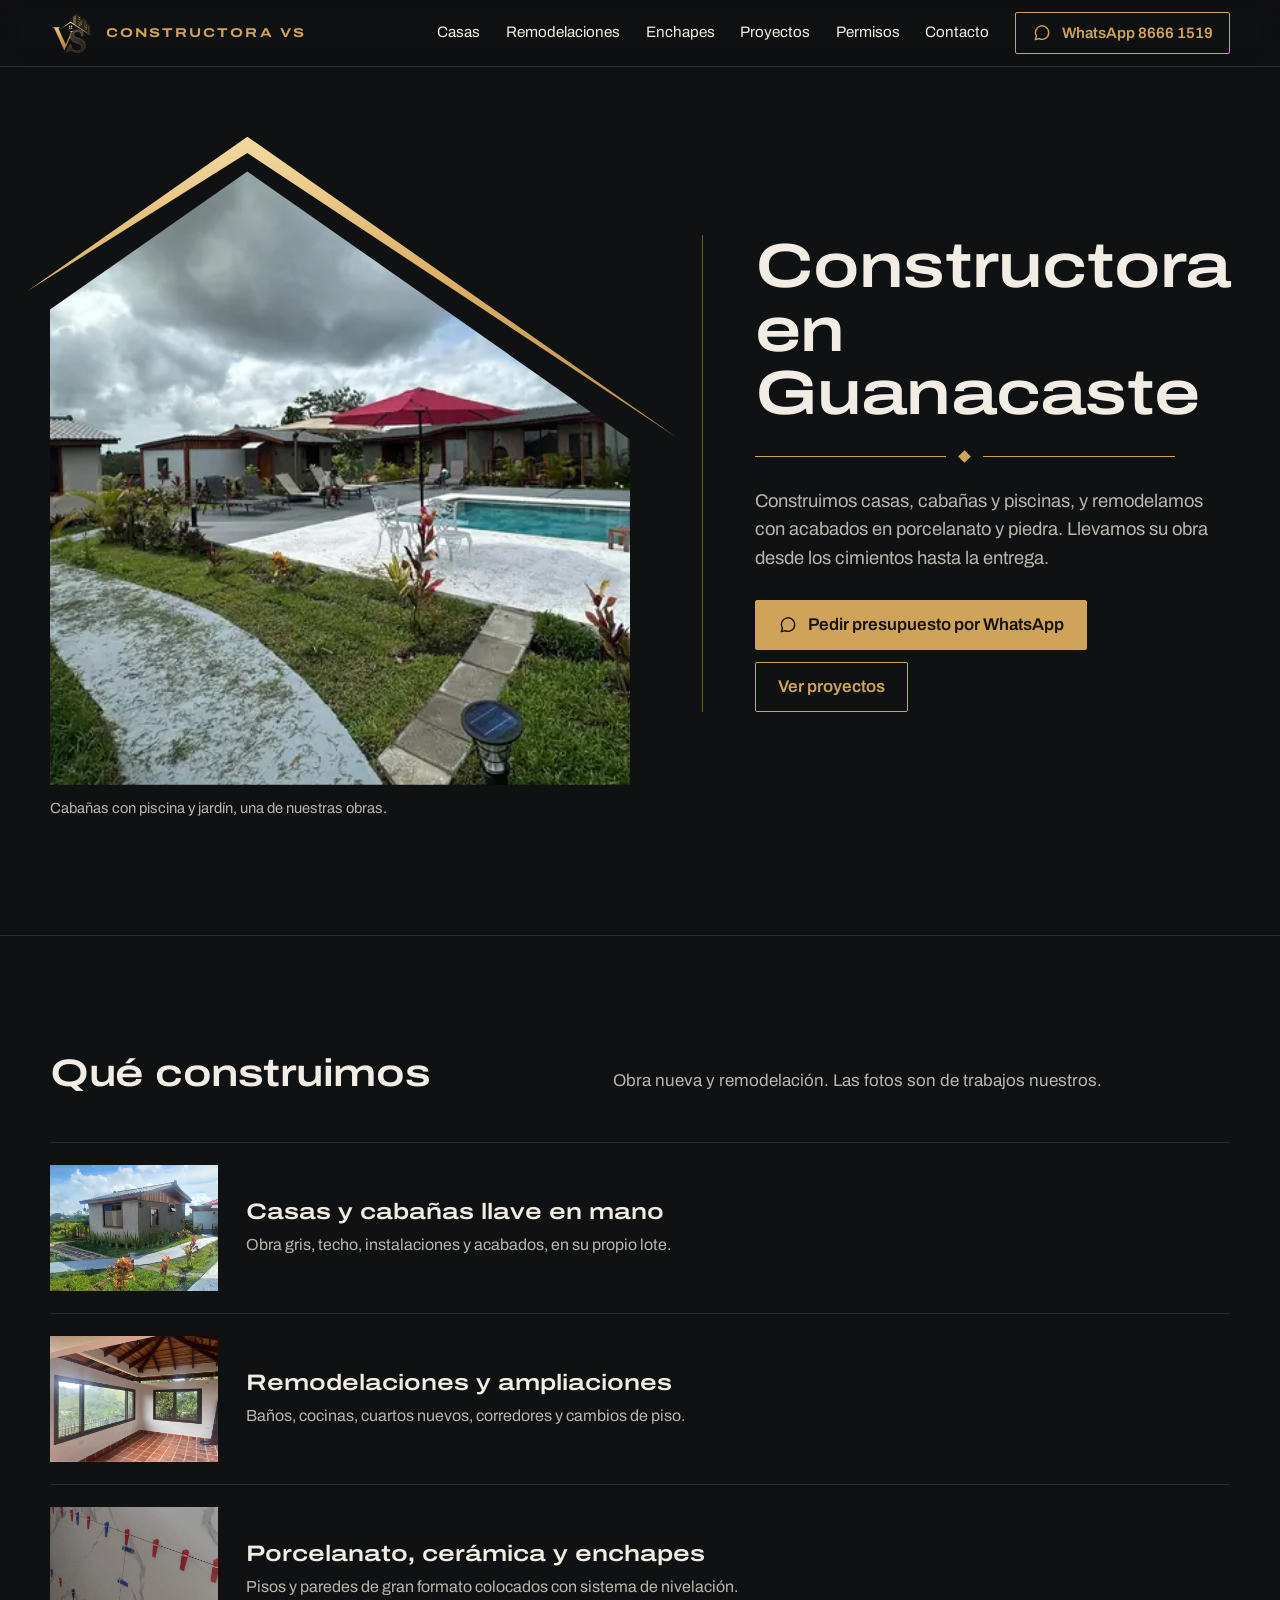
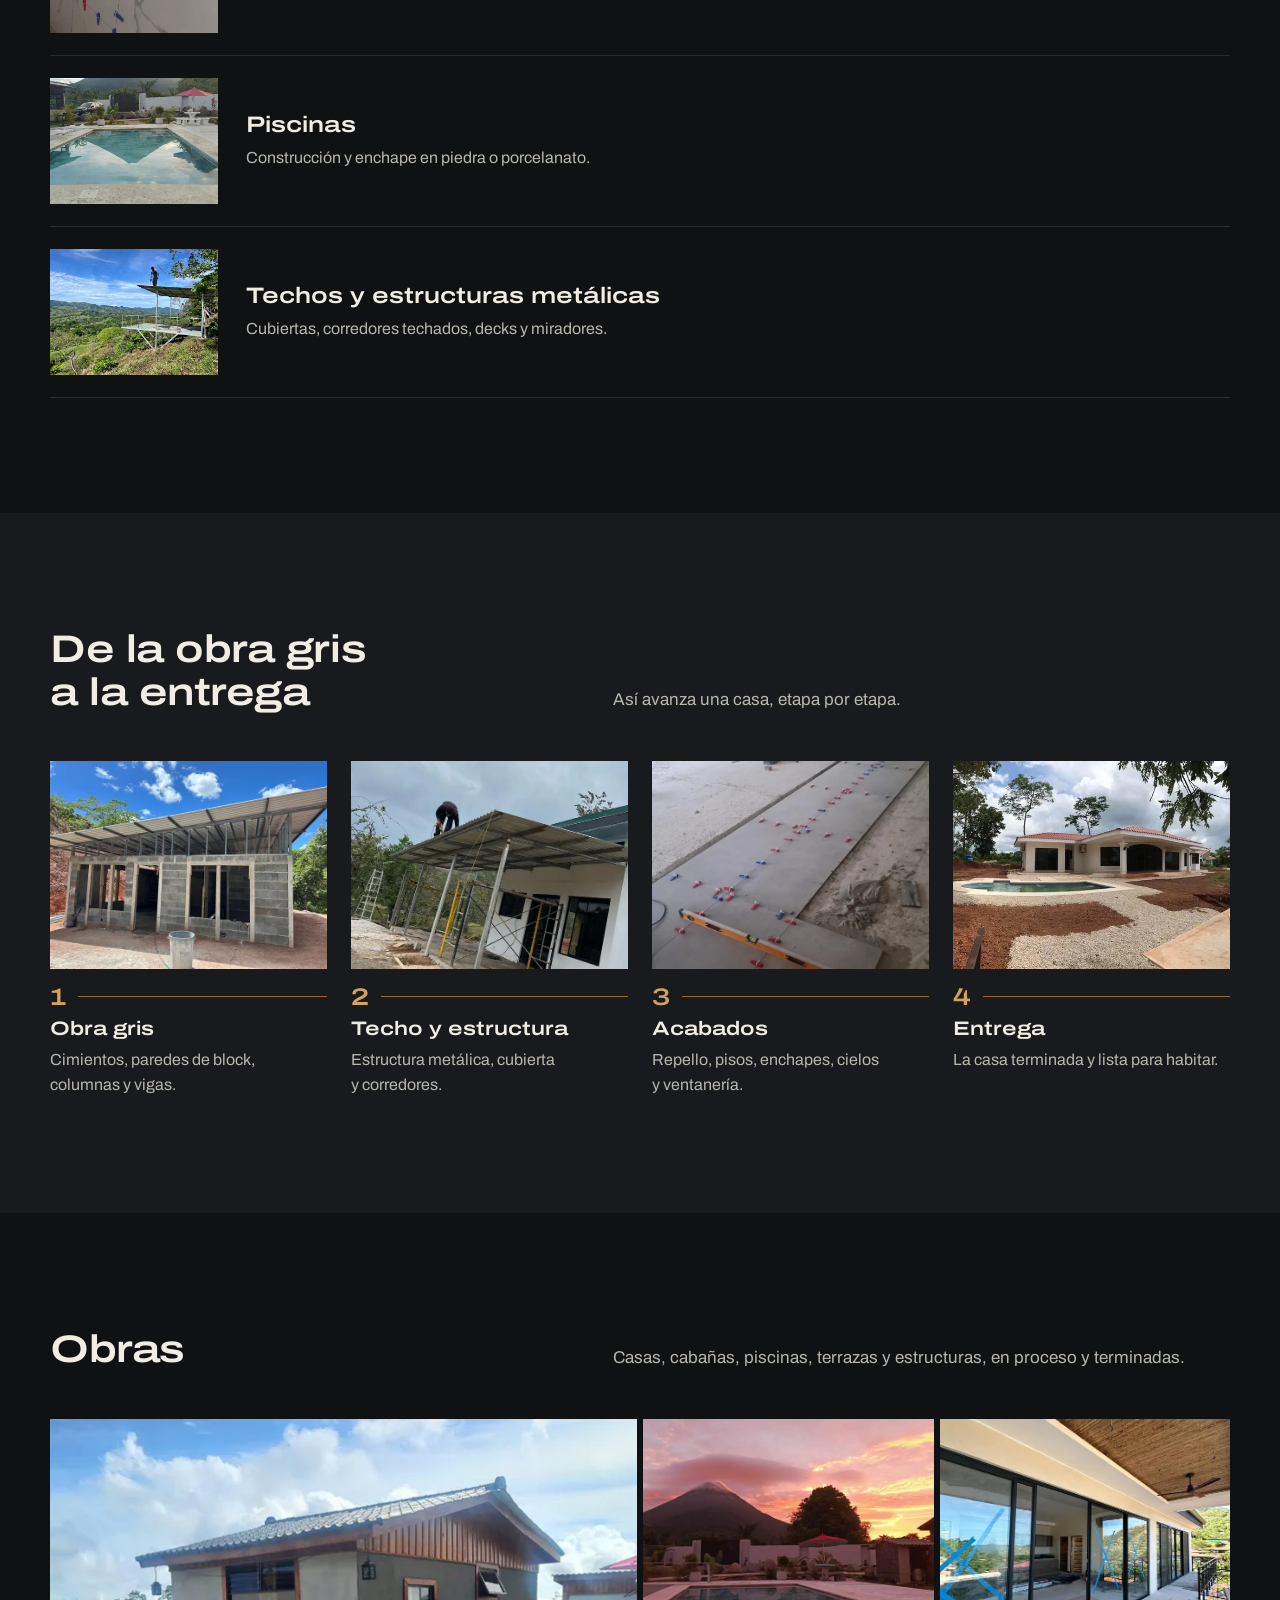
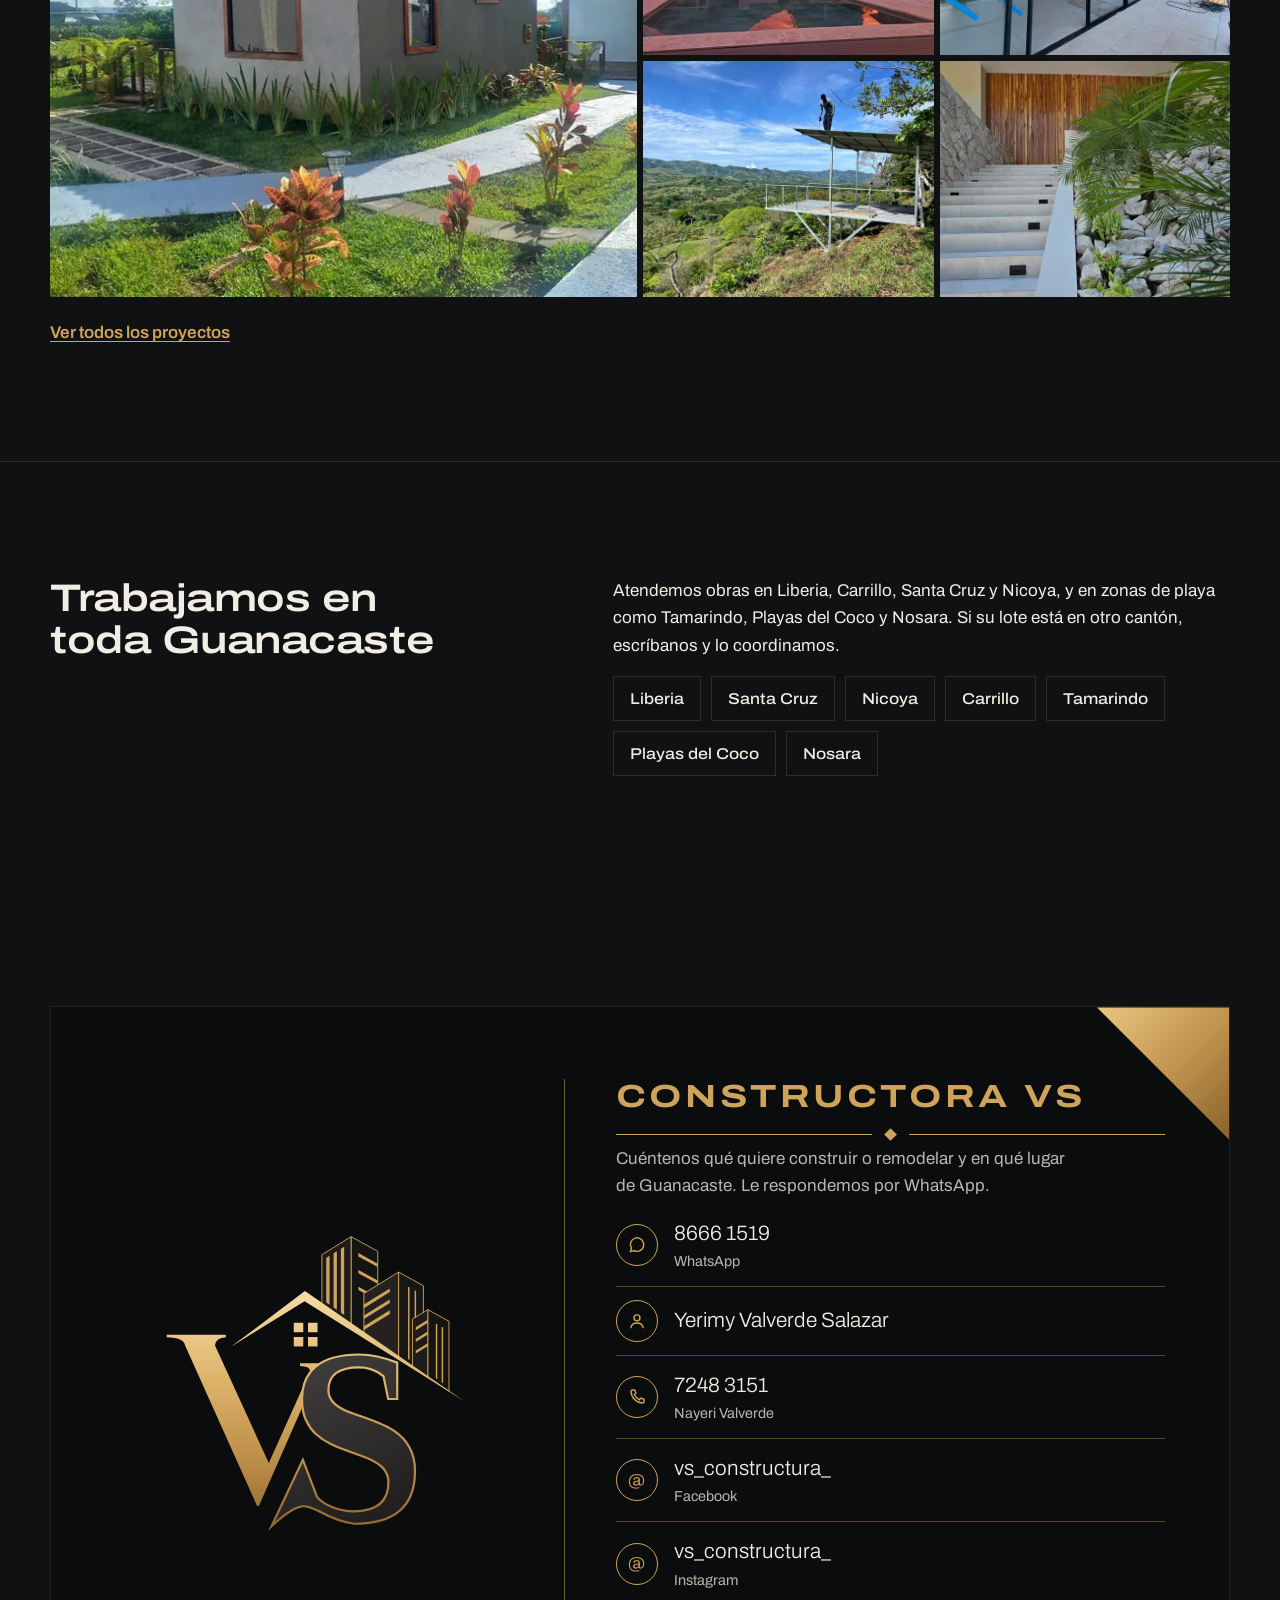
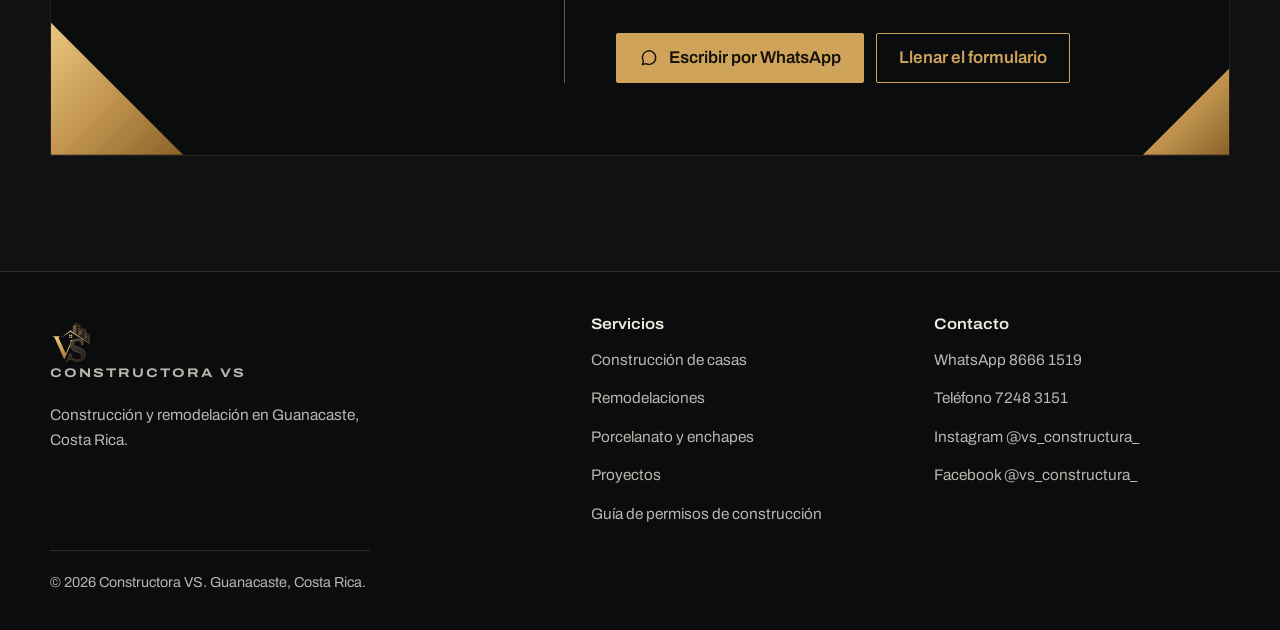
==== sitio/index.html @ dbee5789 "Commit inicial: sitio web y logo de Constructora VS" ====
<!doctype html>
<html lang="es-CR">
<head>
  <meta charset="utf-8">
  <meta name="viewport" content="width=device-width, initial-scale=1">
  <title>Constructora en Guanacaste | Constructora VS</title>
  <meta name="description" content="Constructora en Guanacaste: casas y cabañas llave en mano, remodelaciones, piscinas y enchapes de porcelanato. Pida su presupuesto por WhatsApp al 8666 1519.">
  <link rel="canonical" href="https://constructoravs.com/">
  <meta name="theme-color" content="#101113">
  <meta name="color-scheme" content="dark">
  <link rel="preload" href="assets/fuentes/archivo-variable.woff2" as="font" type="font/woff2" crossorigin>
  <link rel="preload" as="image" href="assets/img/obras/cabanas-con-piscina-y-jardin-640.webp" imagesrcset="assets/img/obras/cabanas-con-piscina-y-jardin-640.webp 640w, assets/img/obras/cabanas-con-piscina-y-jardin-1280.webp 1280w" imagesizes="(min-width: 960px) 560px, 92vw">
  <link rel="stylesheet" href="assets/css/estilos.css">
  <link rel="icon" href="favicon.ico" sizes="48x48">
  <link rel="icon" href="favicon.svg" type="image/svg+xml">
  <link rel="apple-touch-icon" href="apple-touch-icon.png">
  <link rel="manifest" href="site.webmanifest">
  <meta property="og:type" content="website">
  <meta property="og:locale" content="es_CR">
  <meta property="og:site_name" content="Constructora VS">
  <meta property="og:title" content="Constructora en Guanacaste | Constructora VS">
  <meta property="og:description" content="Constructora en Guanacaste: casas y cabañas llave en mano, remodelaciones, piscinas y enchapes de porcelanato. Pida su presupuesto por WhatsApp al 8666 1519.">
  <meta property="og:url" content="https://constructoravs.com/">
  <meta property="og:image" content="https://constructoravs.com/assets/img/og-constructora-vs.jpg">
  <meta property="og:image:width" content="1200">
  <meta property="og:image:height" content="630">
  <meta property="og:image:alt" content="Logo de Constructora VS sobre fondo negro con esquinas doradas">
  <meta name="twitter:card" content="summary_large_image">
  <script type="application/ld+json">{"@context":"https://schema.org","@type":"GeneralContractor","@id":"https://constructoravs.com/#empresa","name":"Constructora VS","description":"Constructora en Guanacaste: casas y cabañas llave en mano, remodelaciones, piscinas e instalación de porcelanato y enchapes.","url":"https://constructoravs.com/","logo":"https://constructoravs.com/assets/img/iconos/icono-512.png","image":"https://constructoravs.com/assets/img/og-constructora-vs.jpg","telephone":"+506 8666 1519","address":{"@type":"PostalAddress","addressRegion":"Guanacaste","addressCountry":"CR"},"areaServed":{"@type":"AdministrativeArea","name":"Guanacaste, Costa Rica"},"contactPoint":[{"@type":"ContactPoint","contactType":"Presupuestos","name":"Yerimy Valverde Salazar","telephone":"+506 8666 1519","availableLanguage":"es"},{"@type":"ContactPoint","contactType":"Presupuestos","name":"Nayeri Valverde","telephone":"+506 7248 3151","availableLanguage":"es"}],"sameAs":["https://www.instagram.com/vs_constructura_/","https://www.facebook.com/vs_constructura_"]}</script>
  <script src="assets/js/sitio.js" defer></script>
</head>
<body>
  <a class="saltar" href="#contenido">Saltar al contenido</a>
  <header class="cabecera">
    <div class="contenedor cabecera__fila">
      <a class="marca" href="./" aria-label="Constructora VS, inicio">
        <img src="assets/img/logo/constructora-vs-isotipo.svg" width="44" height="43" alt="">
        <span>Constructora VS</span>
      </a>
      <button class="menu-boton" type="button" aria-expanded="false" aria-controls="menu">Menú</button>
      <nav class="nav" id="menu" aria-label="Principal">
        <ul>
          <li><a href="construccion-de-casas">Casas</a></li>
          <li><a href="remodelaciones">Remodelaciones</a></li>
          <li><a href="enchapes-y-porcelanato">Enchapes</a></li>
          <li><a href="proyectos">Proyectos</a></li>
          <li><a href="permiso-de-construccion">Permisos</a></li>
          <li><a href="contacto">Contacto</a></li>
          <li><a class="boton boton--linea" href="https://wa.me/50686661519?text=Hola%2C%20vi%20su%20sitio%20web%20y%20quiero%20pedir%20un%20presupuesto." rel="noopener"><svg viewBox="0 0 24 24" fill="none" stroke="currentColor" stroke-width="1.7" stroke-linecap="round" stroke-linejoin="round" aria-hidden="true" focusable="false"><path d="M20 11.6a8 8 0 0 1-11.7 7.1L4 20l1.3-4.2A8 8 0 1 1 20 11.600Z"/></svg>WhatsApp 8666 1519</a></li>
        </ul>
      </nav>
    </div>
  </header>

  <main id="contenido">
    <section class="portada">
      <div class="contenedor portada__rejilla">
        <div class="portada__texto">
          <h1>Constructora en Guanacaste</h1>
          <div class="regla" aria-hidden="true"><i></i></div>
          <p class="entrada">Construimos casas, cabañas y piscinas, y remodelamos con acabados en porcelanato y piedra. Llevamos su obra desde los cimientos hasta la entrega.</p>
          <div class="acciones">
            <a class="boton boton--oro" href="https://wa.me/50686661519?text=Hola%2C%20vi%20su%20sitio%20web%20y%20quiero%20pedir%20un%20presupuesto." rel="noopener"><svg viewBox="0 0 24 24" fill="none" stroke="currentColor" stroke-width="1.7" stroke-linecap="round" stroke-linejoin="round" aria-hidden="true" focusable="false"><path d="M20 11.6a8 8 0 0 1-11.7 7.1L4 20l1.3-4.2A8 8 0 1 1 20 11.600Z"/></svg>Pedir presupuesto por WhatsApp</a>
            <a class="boton boton--linea" href="proyectos">Ver proyectos</a>
          </div>
        </div>
        <figure class="casa portada__casa">
          <div class="casa__caja">
            <img src="assets/img/obras/cabanas-con-piscina-y-jardin-640.webp" srcset="assets/img/obras/cabanas-con-piscina-y-jardin-640.webp 640w, assets/img/obras/cabanas-con-piscina-y-jardin-1280.webp 1280w" sizes="(min-width: 960px) 560px, 92vw" width="640" height="480" alt="Cabañas de una planta alrededor de una piscina, con jardín y sendero de concreto" class="casa__foto" fetchpriority="high" decoding="async">
            <svg class="casa__techo" viewBox="0 0 600 680" aria-hidden="true" focusable="false">
              <defs>
                <linearGradient id="oro-techo" gradientUnits="userSpaceOnUse" x1="0" y1="0" x2="0" y2="330">
                  <stop offset="0" stop-color="#F5DCA5"/><stop offset="0.45" stop-color="#DDB36A"/><stop offset="1" stop-color="#B98A45"/>
                </linearGradient>
              </defs>
              <path d="M-24,170 L204,10 L648,321 L204,27 Z" fill="url(#oro-techo)"/>
            </svg>
          </div>
          <figcaption>Cabañas con piscina y jardín, una de nuestras obras.</figcaption>
        </figure>
      </div>
    </section>

    <section class="seccion seccion--borde" aria-labelledby="servicios-t">
      <div class="contenedor">
        <div class="titular">
          <h2 id="servicios-t">Qué construimos</h2>
          <p>Obra nueva y remodelación. Las fotos son de trabajos nuestros.</p>
        </div>
        <ul class="filas">
          <li class="fila">
            <img src="assets/img/obras/cabana-techo-de-teja-640.webp" width="640" height="480" alt="" loading="lazy" decoding="async">
            <div>
              <h3><a href="construccion-de-casas">Casas y cabañas llave en mano</a></h3>
              <p>Obra gris, techo, instalaciones y acabados, en su propio lote.</p>
            </div>
          </li>
          <li class="fila">
            <img src="assets/img/obras/techo-de-madera-a-la-vista-640.webp" width="640" height="480" alt="" loading="lazy" decoding="async">
            <div>
              <h3><a href="remodelaciones">Remodelaciones y ampliaciones</a></h3>
              <p>Baños, cocinas, cuartos nuevos, corredores y cambios de piso.</p>
            </div>
          </li>
          <li class="fila">
            <img src="assets/img/obras/porcelanato-gran-formato-pared-640.webp" width="640" height="1139" alt="" loading="lazy" decoding="async">
            <div>
              <h3><a href="enchapes-y-porcelanato">Porcelanato, cerámica y enchapes</a></h3>
              <p>Pisos y paredes de gran formato colocados con sistema de nivelación.</p>
            </div>
          </li>
          <li class="fila">
            <img src="assets/img/obras/piscina-terminada-con-deck-640.webp" width="640" height="851" alt="" loading="lazy" decoding="async">
            <div>
              <h3><a href="proyectos#piscinas">Piscinas</a></h3>
              <p>Construcción y enchape en piedra o porcelanato.</p>
            </div>
          </li>
          <li class="fila">
            <img src="assets/img/obras/mirador-estructura-metalica-640.webp" width="640" height="480" alt="" loading="lazy" decoding="async">
            <div>
              <h3><a href="proyectos#obra-gris">Techos y estructuras metálicas</a></h3>
              <p>Cubiertas, corredores techados, decks y miradores.</p>
            </div>
          </li>
        </ul>
      </div>
    </section>

    <section class="seccion seccion--panel" aria-labelledby="etapas-t">
      <div class="contenedor">
        <div class="titular">
          <h2 id="etapas-t">De la obra gris a la entrega</h2>
          <p>Así avanza una casa, etapa por etapa.</p>
        </div>
        <ol class="etapas">
          <li class="etapa">
            <img src="assets/img/obras/obra-gris-paredes-de-block-640.webp" srcset="assets/img/obras/obra-gris-paredes-de-block-640.webp 640w, assets/img/obras/obra-gris-paredes-de-block-1280.webp 1280w" sizes="(min-width: 1000px) 280px, (min-width: 620px) 46vw, 92vw" width="640" height="480" alt="Paredes de block con columnas y estructura metálica de techo" loading="lazy" decoding="async">
            <div class="etapa__paso" aria-hidden="true"></div>
            <h3>Obra gris</h3>
            <p>Cimientos, paredes de block, columnas y vigas.</p>
          </li>
          <li class="etapa">
            <img src="assets/img/obras/estructura-de-corredor-640.webp" srcset="assets/img/obras/estructura-de-corredor-640.webp 640w, assets/img/obras/estructura-de-corredor-768.webp 768w" sizes="(min-width: 1000px) 280px, (min-width: 620px) 46vw, 92vw" width="640" height="1067" alt="Estructura metálica de un corredor techado en una casa en construcción" loading="lazy" decoding="async">
            <div class="etapa__paso" aria-hidden="true"></div>
            <h3>Techo y estructura</h3>
            <p>Estructura metálica, cubierta y corredores.</p>
          </li>
          <li class="etapa">
            <img src="assets/img/obras/porcelanato-gran-formato-terraza-640.webp" srcset="assets/img/obras/porcelanato-gran-formato-terraza-640.webp 640w, assets/img/obras/porcelanato-gran-formato-terraza-719.webp 719w" sizes="(min-width: 1000px) 280px, (min-width: 620px) 46vw, 92vw" width="640" height="1139" alt="Piso de porcelanato de gran formato en una terraza, con niveladores y nivel" loading="lazy" decoding="async">
            <div class="etapa__paso" aria-hidden="true"></div>
            <h3>Acabados</h3>
            <p>Repello, pisos, enchapes, cielos y ventanería.</p>
          </li>
          <li class="etapa">
            <img src="assets/img/obras/casa-techo-de-teja-con-piscina-640.webp" srcset="assets/img/obras/casa-techo-de-teja-con-piscina-640.webp 640w, assets/img/obras/casa-techo-de-teja-con-piscina-960.webp 960w" sizes="(min-width: 1000px) 280px, (min-width: 620px) 46vw, 92vw" width="640" height="389" alt="Casa de una planta con techo de teja y piscina al frente" loading="lazy" decoding="async">
            <div class="etapa__paso" aria-hidden="true"></div>
            <h3>Entrega</h3>
            <p>La casa terminada y lista para habitar.</p>
          </li>
        </ol>
      </div>
    </section>

    <section class="seccion" aria-labelledby="obras-t">
      <div class="contenedor">
        <div class="titular">
          <h2 id="obras-t">Obras</h2>
          <p>Casas, cabañas, piscinas, terrazas y estructuras, en proceso y terminadas.</p>
        </div>
        <div class="mosaico">
          <a href="proyectos#casas"><img src="assets/img/obras/cabana-techo-de-teja-640.webp" srcset="assets/img/obras/cabana-techo-de-teja-640.webp 640w, assets/img/obras/cabana-techo-de-teja-1280.webp 1280w" sizes="(min-width: 800px) 590px, 46vw" width="640" height="480" alt="Cabaña con techo de teja, ventanas con marco de madera y jardín" loading="lazy" decoding="async"></a>
          <a href="proyectos#piscinas"><img src="assets/img/obras/piscina-terminada-atardecer-640.webp" srcset="assets/img/obras/piscina-terminada-atardecer-640.webp 640w, assets/img/obras/piscina-terminada-atardecer-1280.webp 1280w" sizes="(min-width: 800px) 295px, 46vw" width="640" height="640" alt="Piscina terminada con borde de piedra al atardecer" loading="lazy" decoding="async"></a>
          <a href="proyectos#acabados"><img src="assets/img/obras/terraza-cielo-de-cana-640.webp" srcset="assets/img/obras/terraza-cielo-de-cana-640.webp 640w, assets/img/obras/terraza-cielo-de-cana-960.webp 960w" sizes="(min-width: 800px) 295px, 46vw" width="640" height="853" alt="Terraza con cielo de caña, ventanales corredizos y piso de porcelanato" loading="lazy" decoding="async"></a>
          <a href="proyectos#obra-gris"><img src="assets/img/obras/mirador-estructura-metalica-640.webp" srcset="assets/img/obras/mirador-estructura-metalica-640.webp 640w, assets/img/obras/mirador-estructura-metalica-1280.webp 1280w" sizes="(min-width: 800px) 295px, 46vw" width="640" height="480" alt="Plataforma mirador en estructura metálica sobre una ladera con vista a las montañas" loading="lazy" decoding="async"></a>
          <a href="proyectos#acabados"><img src="assets/img/obras/gradas-piedra-y-madera-640.webp" srcset="assets/img/obras/gradas-piedra-y-madera-640.webp 640w, assets/img/obras/gradas-piedra-y-madera-820.webp 820w" sizes="(min-width: 800px) 295px, 46vw" width="640" height="724" alt="Gradas exteriores de concreto junto a un muro de piedra y una pared de madera" loading="lazy" decoding="async"></a>
        </div>
        <a class="enlace-fuerte" href="proyectos">Ver todos los proyectos</a>
      </div>
    </section>

    <section class="seccion seccion--borde" aria-labelledby="zonas-t">
      <div class="contenedor zonas">
        <div>
          <h2 id="zonas-t">Trabajamos en toda Guanacaste</h2>
        </div>
        <div>
          <p>Atendemos obras en Liberia, Carrillo, Santa Cruz y Nicoya, y en zonas de playa como Tamarindo, Playas del Coco y Nosara. Si su lote está en otro cantón, escríbanos y lo coordinamos.</p>
          <ul>
            <li>Liberia</li><li>Santa Cruz</li><li>Nicoya</li><li>Carrillo</li><li>Tamarindo</li><li>Playas del Coco</li><li>Nosara</li>
          </ul>
        </div>
      </div>
    </section>

    <section class="seccion" aria-labelledby="contacto-t">
      <div class="contenedor">
        <div class="tarjeta">
          <span class="tarjeta__esquina tarjeta__esquina--a"></span>
          <span class="tarjeta__esquina tarjeta__esquina--b"></span>
          <span class="tarjeta__esquina tarjeta__esquina--c"></span>
          <div class="tarjeta__logo">
            <img src="assets/img/logo/constructora-vs-isotipo.svg" width="901" height="880" alt="Logo de Constructora VS" loading="lazy">
          </div>
          <div class="tarjeta__datos">
            <h2 class="tarjeta__nombre" id="contacto-t">Constructora VS</h2>
            <div class="regla" aria-hidden="true"><i></i></div>
            <p class="tarjeta__pregunta">Cuéntenos qué quiere construir o remodelar y en qué lugar de Guanacaste. Le respondemos por WhatsApp.</p>
            <ul class="datos">
            <li><span class="aro"><svg viewBox="0 0 24 24" fill="none" stroke="currentColor" stroke-width="1.7" stroke-linecap="round" stroke-linejoin="round" aria-hidden="true" focusable="false"><path d="M20 11.6a8 8 0 0 1-11.7 7.1L4 20l1.3-4.2A8 8 0 1 1 20 11.600Z"/></svg></span><a href="https://wa.me/50686661519?text=Hola%2C%20vi%20su%20sitio%20web%20y%20quiero%20pedir%20un%20presupuesto." rel="noopener">8666 1519<small>WhatsApp</small></a></li>
            <li><span class="aro"><svg viewBox="0 0 24 24" fill="none" stroke="currentColor" stroke-width="1.7" stroke-linecap="round" stroke-linejoin="round" aria-hidden="true" focusable="false"><circle cx="12" cy="8.200" r="3.600"/><path d="M4.600 20c.800-3.700 3.700-5.700 7.400-5.700s6.600 2 7.400 5.700"/></svg></span><span class="dato">Yerimy Valverde Salazar</span></li>
            <li><span class="aro"><svg viewBox="0 0 24 24" fill="none" stroke="currentColor" stroke-width="1.7" stroke-linecap="round" stroke-linejoin="round" aria-hidden="true" focusable="false"><path d="M6.6 3.6h2.7l1.4 3.900-2 1.500a12 12 0 0 0 6.300 6.300l1.500-2 3.900 1.400v2.700a1.800 1.800 0 0 1-2 1.800C10.900 18.600 5.400 13.100 4.800 5.600a1.800 1.800 0 0 1 1.800-2Z"/></svg></span><a href="tel:+50672483151">7248 3151<small>Nayeri Valverde</small></a></li>
            <li><span class="aro" aria-hidden="true">@</span><a href="https://www.facebook.com/vs_constructura_" rel="noopener">vs_constructura_<small>Facebook</small></a></li>
            <li><span class="aro" aria-hidden="true">@</span><a href="https://www.instagram.com/vs_constructura_/" rel="noopener">vs_constructura_<small>Instagram</small></a></li>
          </ul>
            <div class="acciones">
              <a class="boton boton--oro" href="https://wa.me/50686661519?text=Hola%2C%20vi%20su%20sitio%20web%20y%20quiero%20pedir%20un%20presupuesto." rel="noopener"><svg viewBox="0 0 24 24" fill="none" stroke="currentColor" stroke-width="1.7" stroke-linecap="round" stroke-linejoin="round" aria-hidden="true" focusable="false"><path d="M20 11.6a8 8 0 0 1-11.7 7.1L4 20l1.3-4.2A8 8 0 1 1 20 11.600Z"/></svg>Escribir por WhatsApp</a>
              <a class="boton boton--linea" href="contacto">Llenar el formulario</a>
            </div>
          </div>
        </div>
      </div>
    </section>
  </main>

  <footer class="pie">
    <div class="contenedor">
      <div class="pie__rejilla">
        <div>
          <a class="marca" href="./" aria-label="Constructora VS, inicio">
            <img src="assets/img/logo/constructora-vs-isotipo.svg" width="44" height="43" alt="" loading="lazy">
            <span>Constructora VS</span>
          </a>
          <p>Construcción y remodelación en Guanacaste, Costa Rica.</p>
        </div>
        <nav aria-label="Servicios y guías">
          <h2>Servicios</h2>
          <ul>
            <li><a href="construccion-de-casas">Construcción de casas</a></li>
            <li><a href="remodelaciones">Remodelaciones</a></li>
            <li><a href="enchapes-y-porcelanato">Porcelanato y enchapes</a></li>
            <li><a href="proyectos">Proyectos</a></li>
            <li><a href="permiso-de-construccion">Guía de permisos de construcción</a></li>
          </ul>
        </nav>
        <div>
          <h2>Contacto</h2>
          <ul>
            <li><a href="https://wa.me/50686661519?text=Hola%2C%20vi%20su%20sitio%20web%20y%20quiero%20pedir%20un%20presupuesto." rel="noopener">WhatsApp 8666 1519</a></li>
            <li><a href="tel:+50672483151">Teléfono 7248 3151</a></li>
            <li><a href="https://www.instagram.com/vs_constructura_/" rel="noopener">Instagram @vs_constructura_</a></li>
            <li><a href="https://www.facebook.com/vs_constructura_" rel="noopener">Facebook @vs_constructura_</a></li>
          </ul>
        </div>
      </div>
      <p class="pie__legal">© 2026 Constructora VS. Guanacaste, Costa Rica.</p>
    </div>
  </footer>

  <div class="barra-movil">
    <a href="https://wa.me/50686661519?text=Hola%2C%20vi%20su%20sitio%20web%20y%20quiero%20pedir%20un%20presupuesto." rel="noopener"><svg viewBox="0 0 24 24" fill="none" stroke="currentColor" stroke-width="1.7" stroke-linecap="round" stroke-linejoin="round" aria-hidden="true" focusable="false"><path d="M20 11.6a8 8 0 0 1-11.7 7.1L4 20l1.3-4.2A8 8 0 1 1 20 11.600Z"/></svg>WhatsApp</a>
    <a href="tel:+50672483151"><svg viewBox="0 0 24 24" fill="none" stroke="currentColor" stroke-width="1.7" stroke-linecap="round" stroke-linejoin="round" aria-hidden="true" focusable="false"><path d="M6.6 3.6h2.7l1.4 3.900-2 1.500a12 12 0 0 0 6.300 6.300l1.500-2 3.900 1.400v2.700a1.800 1.800 0 0 1-2 1.800C10.900 18.600 5.400 13.100 4.800 5.600a1.800 1.800 0 0 1 1.800-2Z"/></svg>Llamar</a>
  </div>
</body>
</html>
---- sitio/assets/css/estilos.css ----
/* ==========================================================================
   Constructora VS · estilos del sitio
   Negro y dorado, a partir del logo y de la tarjeta de presentación.
   Índice: 1 fuente · 2 variables · 3 base · 4 piezas comunes · 5 cabecera
           6 portada · 7 secciones del inicio · 8 páginas interiores
           9 galería y visor · 10 tarjeta de contacto y formulario
           11 pie y barra móvil · 12 movimiento
   ========================================================================== */

/* 1. Fuente ---------------------------------------------------------------- */
@font-face {
  font-family: "Archivo";
  src: url("../fuentes/archivo-variable.woff2") format("woff2");
  font-weight: 100 900;
  font-stretch: 62% 125%;
  font-style: normal;
  font-display: swap;
}

/* 2. Variables ------------------------------------------------------------- */
:root {
  --negro: #101113;        /* fondo: el negro del logo */
  --carbon: #0B0C0D;       /* fondo de la tarjeta y del pie */
  --grafito: #191A1D;      /* paneles */
  --linea: #2B2C30;        /* líneas discretas sobre el fondo */
  --oro: #D0A35A;          /* dorado para texto, líneas y botones */
  --oro-claro: #F5DCA5;
  --oro-viejo: #94692F;
  --marfil: #F1EDE4;       /* texto */
  --plata: #B9B6AE;        /* texto secundario */

  --fuente: "Archivo", system-ui, -apple-system, "Segoe UI", Roboto, "Helvetica Neue", Arial, sans-serif;
  --ancho-titulos: 112%;   /* Archivo ensanchada: sube en pantallas grandes */
  --ancho: 1180px;
  --margen: clamp(20px, 5vw, 48px);
  --ritmo: clamp(64px, 9vw, 116px);
  --barra-movil: 58px;
}
@media (min-width: 600px) { :root { --ancho-titulos: 118%; } }
@media (min-width: 960px) { :root { --ancho-titulos: 125%; } }

/* 3. Base ------------------------------------------------------------------ */
*, *::before, *::after { box-sizing: border-box; }

html {
  -webkit-text-size-adjust: 100%;
  text-size-adjust: 100%;
  scroll-padding-top: 88px;
}

body {
  margin: 0;
  padding-bottom: var(--barra-movil);
  background: var(--negro);
  color: var(--marfil);
  font-family: var(--fuente);
  font-size: 1.0625rem;
  line-height: 1.6;
  font-stretch: 100%;
  -webkit-font-smoothing: antialiased;
  -moz-osx-font-smoothing: grayscale;
}
@media (min-width: 900px) { body { padding-bottom: 0; } }

img, svg, video { display: block; max-width: 100%; }
img, video { height: auto; }

h1, h2, h3 {
  margin: 0;
  font-weight: 600;
  font-stretch: var(--ancho-titulos);
  line-height: 1.1;
  letter-spacing: -0.012em;
  text-wrap: balance;
}
h1 { font-size: clamp(2rem, 1.25rem + 3.6vw, 3.5rem); }
h2 { font-size: clamp(1.6rem, 1.2rem + 1.7vw, 2.4rem); }
h3 { font-size: 1.22rem; line-height: 1.25; letter-spacing: 0; }

p { margin: 0 0 1em; max-width: 66ch; text-wrap: pretty; }
ul, ol { margin: 0; padding: 0; }

a { color: var(--oro); text-decoration-thickness: 1px; text-underline-offset: 0.2em; }
a:hover { color: var(--oro-claro); }

:focus-visible { outline: 2px solid var(--marfil); outline-offset: 3px; }

::selection { background: var(--oro); color: #15110A; }

[hidden] { display: none !important; }

.solo-lectores {
  position: absolute; width: 1px; height: 1px; margin: -1px; padding: 0;
  overflow: hidden; clip: rect(0 0 0 0); white-space: nowrap; border: 0;
}

.saltar {
  position: absolute; left: 12px; top: -80px; z-index: 100;
  padding: 12px 18px; background: var(--oro); color: #15110A; font-weight: 600;
}
.saltar:focus { top: 12px; color: #15110A; }

/* 4. Piezas comunes -------------------------------------------------------- */
.contenedor {
  width: min(100% - 2 * var(--margen), var(--ancho));
  margin-inline: auto;
}

.seccion { padding-block: var(--ritmo); }
.seccion--borde { border-top: 1px solid var(--linea); }
.seccion--panel { background: var(--grafito); }

.entrada { color: var(--plata); font-size: 1.15rem; line-height: 1.55; max-width: 58ch; }

/* Regla con rombo: la misma que va bajo el nombre en el logo y en la tarjeta */
.regla {
  display: flex; align-items: center; gap: 14px;
  width: min(100%, 420px);
  margin-block: clamp(18px, 2.4vw, 26px);
  color: var(--oro);
}
.regla::before, .regla::after { content: ""; flex: 1; height: 1px; background: currentColor; }
.regla i { width: 9px; height: 9px; background: currentColor; transform: rotate(45deg); }

.boton {
  display: inline-flex; align-items: center; justify-content: center; gap: 10px;
  min-height: 50px; padding: 12px 22px;
  border: 1px solid var(--oro); border-radius: 2px;
  font: inherit; font-weight: 600; line-height: 1.2; text-decoration: none;
  cursor: pointer;
}
.boton svg { width: 20px; height: 20px; flex: none; }
.boton--oro { background: var(--oro); color: #15110A; }
.boton--oro:hover { background: #E3BC75; border-color: #E3BC75; color: #15110A; }
.boton--linea { background: transparent; color: var(--oro); }
.boton--linea:hover { background: rgba(208, 163, 90, 0.12); color: var(--oro-claro); }

.acciones { display: flex; flex-wrap: wrap; gap: 12px; margin-top: 28px; }

.enlace-fuerte { display: inline-block; margin-top: 22px; font-weight: 600; }

/* Título de sección con su texto al lado en pantallas anchas */
.titular { display: grid; gap: 14px; margin-bottom: clamp(28px, 4vw, 48px); }
.titular p { color: var(--plata); margin: 0; }
@media (min-width: 900px) {
  .titular { grid-template-columns: minmax(0, 5fr) minmax(0, 6fr); gap: 48px; align-items: end; }
}

/* 5. Cabecera -------------------------------------------------------------- */
.cabecera {
  position: sticky; top: 0; z-index: 40;
  background: rgba(16, 17, 19, 0.94);
  border-bottom: 1px solid var(--linea);
}
@supports (backdrop-filter: blur(8px)) {
  .cabecera { background: rgba(16, 17, 19, 0.82); backdrop-filter: blur(10px); }
}
.cabecera__fila { display: flex; align-items: center; gap: 20px; min-height: 66px; }

.marca {
  display: inline-flex; align-items: center; gap: 12px;
  color: var(--oro); text-decoration: none;
  font-size: 0.8rem; font-weight: 700; font-stretch: 125%;
  letter-spacing: 0.16em; text-transform: uppercase; white-space: nowrap;
}
.marca:hover { color: var(--oro-claro); }
.marca img { width: 44px; height: 43px; }

.menu-boton {
  display: none; margin-left: auto;
  min-height: 44px; padding: 8px 16px;
  background: transparent; color: var(--marfil);
  border: 1px solid var(--linea); border-radius: 2px;
  font: inherit; font-weight: 500; cursor: pointer;
}
.menu-boton[aria-expanded="true"] { border-color: var(--oro); color: var(--oro); }

.nav { margin-left: auto; }
.nav ul { display: flex; flex-wrap: wrap; align-items: center; gap: 4px clamp(14px, 2vw, 28px); list-style: none; }
.nav a {
  display: inline-block; padding: 10px 0;
  color: var(--marfil); text-decoration: none; font-size: 0.95rem;
  border-bottom: 1px solid transparent;
}
.nav a:hover { color: var(--oro); }
.nav a[aria-current="page"] { color: var(--oro); border-bottom-color: var(--oro); }
.nav a.boton { display: inline-flex; min-height: 42px; padding: 8px 16px; color: var(--oro); border-bottom: 1px solid var(--oro); }
.nav .boton:hover { color: var(--oro-claro); }

@media (max-width: 899.98px) {
  .cabecera__fila { flex-wrap: wrap; min-height: 60px; }
  .marca img { width: 38px; height: 37px; }
  .nav { flex-basis: 100%; margin: 0; padding-bottom: 14px; }
  .nav ul { flex-direction: column; align-items: stretch; gap: 0; }
  .nav li { border-top: 1px solid var(--linea); }
  .nav a { display: block; padding: 14px 2px; font-size: 1.05rem; }
  .nav a[aria-current="page"] { border-bottom-color: transparent; }
  .nav a.boton { display: flex; margin-top: 14px; min-height: 50px; }
  .nav li:last-child { border-top: 0; }
  /* Con JavaScript el menú se pliega; sin JavaScript queda siempre a la vista */
  .js .menu-boton { display: inline-flex; align-items: center; }
  .js .nav { display: none; }
  .js .nav.nav--abierta { display: block; }
}

/* 6. Portada: la casa del logo a tamaño de página -------------------------- */
.portada { padding-block: clamp(28px, 5vw, 60px) var(--ritmo); overflow-x: clip; }
.portada__rejilla { display: grid; gap: clamp(36px, 6vw, 72px); align-items: center; }
.portada__texto h1 { font-size: clamp(2.15rem, 1.2rem + 4.4vw, 3.9rem); line-height: 1.02; }
.portada__texto .entrada { margin-bottom: 0; }

@media (min-width: 960px) {
  .portada__rejilla { grid-template-columns: minmax(0, 11fr) minmax(0, 10fr); }
  .portada__casa { order: 1; }
  .portada__texto {
    order: 2;
    padding-left: clamp(28px, 4vw, 56px);
    border-left: 1px solid rgba(208, 163, 90, 0.5);   /* la línea vertical de la tarjeta */
  }
}

.casa { position: relative; margin: 0; }
.casa__caja { position: relative; aspect-ratio: 600 / 680; }
.casa__foto {
  position: absolute; inset: 0; width: 100%; height: 100%;
  object-fit: cover; object-position: 38% 50%;
  /* silueta de casa: cumbrera a un tercio, como el techo del logo */
  clip-path: polygon(0 27.76%, 34% 6.76%, 100% 47.53%, 100% 100%, 0 100%);
}
.casa__techo { position: absolute; inset: 0; width: 100%; height: 100%; overflow: visible; }
.casa figcaption { margin-top: 12px; color: var(--plata); font-size: 0.92rem; }

/* 7. Secciones del inicio -------------------------------------------------- */
/* Servicios en filas, con el ritmo de los renglones de la tarjeta */
.filas { list-style: none; border-top: 1px solid var(--linea); }
.fila {
  position: relative;
  display: grid; grid-template-columns: 104px minmax(0, 1fr); gap: 18px;
  align-items: center; padding: 18px 0;
  border-bottom: 1px solid var(--linea);
}
.fila img { width: 100%; aspect-ratio: 4 / 3; object-fit: cover; }
.fila h3 a { color: var(--marfil); text-decoration: none; }
.fila h3 a::after { content: ""; position: absolute; inset: 0; }      /* toda la fila es el enlace */
.fila:hover h3 a, .fila h3 a:focus-visible { color: var(--oro); }
.fila:hover { border-bottom-color: var(--oro-viejo); }
.fila p { margin: 6px 0 0; color: var(--plata); font-size: 1rem; }
@media (min-width: 700px) {
  .fila { grid-template-columns: 168px minmax(0, 1fr); gap: 28px; padding: 22px 0; }
  .fila h3 { font-size: 1.4rem; }
}

/* Etapas de obra: son una secuencia real, por eso van numeradas */
.etapas { list-style: none; display: grid; gap: 34px 24px; counter-reset: etapa; }
.etapa { counter-increment: etapa; }
.etapa img { width: 100%; aspect-ratio: 4 / 3; object-fit: cover; }
.etapa__paso {
  display: flex; align-items: center; gap: 12px; margin: 16px 0 8px;
  color: var(--oro); font-stretch: 125%; font-weight: 600; font-size: 1.5rem; line-height: 1;
}
.etapa__paso::before { content: counter(etapa); }
.etapa__paso::after { content: ""; flex: 1; height: 1px; background: var(--oro-viejo); }
.etapa p { margin: 6px 0 0; color: var(--plata); font-size: 1rem; }
@media (min-width: 620px) { .etapas { grid-template-columns: repeat(2, minmax(0, 1fr)); } }
@media (min-width: 1000px) { .etapas { grid-template-columns: repeat(4, minmax(0, 1fr)); } }

/* Mosaico de obras */
.mosaico { display: grid; grid-template-columns: repeat(2, minmax(0, 1fr)); gap: 6px; }
.mosaico a { display: block; overflow: hidden; background: var(--grafito); }
.mosaico img { width: 100%; height: 100%; aspect-ratio: 1; object-fit: cover; }
.mosaico a:hover img { opacity: 0.86; }
@media (min-width: 800px) {
  .mosaico { grid-template-columns: repeat(4, minmax(0, 1fr)); grid-auto-rows: clamp(170px, 19vw, 236px); }
  .mosaico a { position: relative; }
  .mosaico img { position: absolute; inset: 0; aspect-ratio: auto; }
  .mosaico a:first-child { grid-column: span 2; grid-row: span 2; }
}

/* Zonas */
.zonas { display: grid; gap: 28px; }
.zonas ul { list-style: none; display: flex; flex-wrap: wrap; gap: 10px; }
.zonas li {
  padding: 9px 16px; border: 1px solid var(--linea); color: var(--marfil);
  font-stretch: 112%; font-weight: 500; font-size: 0.98rem;
}
@media (min-width: 900px) { .zonas { grid-template-columns: minmax(0, 5fr) minmax(0, 6fr); gap: 48px; align-items: start; } }

/* 8. Páginas interiores ---------------------------------------------------- */
.migas { margin-bottom: 20px; font-size: 0.92rem; color: var(--plata); }
.migas ol { list-style: none; display: flex; flex-wrap: wrap; gap: 6px 10px; }
.migas li + li::before { content: "/"; margin-right: 10px; color: var(--oro-viejo); }
.migas a { color: var(--plata); }
.migas a:hover { color: var(--oro); }

.encabezado { padding-block: clamp(28px, 5vw, 56px) clamp(36px, 6vw, 64px); }
.encabezado__rejilla { display: grid; gap: clamp(28px, 5vw, 64px); align-items: center; }
.encabezado h1 { max-width: 18ch; }
@media (min-width: 960px) {
  .encabezado__rejilla { grid-template-columns: minmax(0, 6fr) minmax(0, 5fr); }
  .encabezado--simple .encabezado__rejilla { grid-template-columns: minmax(0, 1fr); }
}
.encabezado--simple h1 { max-width: 22ch; }

/* Foto con la esquina dorada de la tarjeta */
.foto { position: relative; margin: 0; }
.foto img { width: 100%; }
.foto--esquina::after {
  content: ""; position: absolute; top: 0; right: 0; width: clamp(44px, 9vw, 84px); aspect-ratio: 1;
  background: linear-gradient(135deg, #E9C680, #C39650 50%, #8A6229);
  clip-path: polygon(0 0, 100% 0, 100% 100%);
}
.foto figcaption { margin-top: 10px; color: var(--plata); font-size: 0.92rem; }

.dos-columnas { display: grid; gap: clamp(28px, 5vw, 64px); }
@media (min-width: 900px) { .dos-columnas { grid-template-columns: minmax(0, 5fr) minmax(0, 6fr); align-items: start; } }
.dos-columnas > div > h2 { margin-bottom: 18px; }

.lista { list-style: none; border-top: 1px solid var(--linea); }
.lista li { padding: 16px 0; border-bottom: 1px solid var(--linea); }
.lista strong { display: block; font-stretch: 112%; font-weight: 600; font-size: 1.08rem; }
.lista span { display: block; margin-top: 4px; color: var(--plata); font-size: 1rem; }

.pasos { list-style: none; counter-reset: paso; display: grid; gap: 0; border-top: 1px solid var(--linea); }
.pasos li {
  counter-increment: paso; position: relative;
  padding: 18px 0 18px 58px; border-bottom: 1px solid var(--linea);
}
.pasos li::before {
  content: counter(paso); position: absolute; left: 0; top: 16px;
  width: 38px; height: 38px; display: grid; place-items: center;
  border: 1.5px solid var(--oro); border-radius: 50%;
  color: var(--oro); font-weight: 600; font-stretch: 112%;
}
.pasos strong { display: block; font-stretch: 112%; font-weight: 600; font-size: 1.08rem; }
.pasos span { display: block; margin-top: 4px; color: var(--plata); font-size: 1rem; }

.tira { display: grid; grid-template-columns: repeat(2, minmax(0, 1fr)); gap: 6px; }
.tira figure { margin: 0; }
.tira img { width: 100%; aspect-ratio: 4 / 5; object-fit: cover; }
.tira figcaption { padding: 8px 2px 12px; color: var(--plata); font-size: 0.9rem; }
@media (min-width: 800px) { .tira { grid-template-columns: repeat(4, minmax(0, 1fr)); } }
.tira--tres img { aspect-ratio: 4 / 3; }
@media (min-width: 800px) { .tira--tres { grid-template-columns: repeat(3, minmax(0, 1fr)); } }

.preguntas { border-top: 1px solid var(--linea); max-width: 860px; }
.pregunta { border-bottom: 1px solid var(--linea); }
.pregunta summary {
  display: flex; justify-content: space-between; align-items: center; gap: 18px;
  padding: 18px 0; cursor: pointer; list-style: none;
  font-stretch: 112%; font-weight: 600; font-size: 1.1rem;
}
.pregunta summary::-webkit-details-marker { display: none; }
.pregunta summary::after {
  content: "+"; flex: none; width: 30px; height: 30px; display: grid; place-items: center;
  border: 1px solid var(--oro-viejo); border-radius: 50%; color: var(--oro); font-weight: 400; font-size: 1.2rem; line-height: 1;
}
.pregunta[open] summary::after { content: "–"; }
.pregunta summary:hover { color: var(--oro); }
.pregunta p { margin: 0; padding: 0 0 20px; color: var(--plata); }

/* Guía (texto largo) */
.prosa { max-width: 720px; }
.prosa h2 { margin: 2.2em 0 0.6em; font-size: clamp(1.4rem, 1.1rem + 1.2vw, 1.9rem); }
.prosa h2:first-child { margin-top: 0; }
.prosa h3 { margin: 1.6em 0 0.4em; }
.prosa p, .prosa li { color: #DAD6CD; }
.prosa ul, .prosa ol { margin: 0 0 1.2em; padding-left: 1.3em; }
.prosa li { margin-bottom: 0.5em; padding-left: 0.2em; }
.prosa li::marker { color: var(--oro); font-weight: 600; }
.prosa strong { color: var(--marfil); font-weight: 600; }
.nota {
  margin: 1.6em 0; padding: 18px 20px; background: var(--grafito);
  border-left: 2px solid var(--oro); color: var(--marfil);
}
.nota p { margin: 0; color: inherit; }
.guia { display: grid; gap: clamp(28px, 5vw, 72px); }
.guia__indice { align-self: start; }
.guia__indice h2 { font-size: 1rem; font-stretch: 112%; margin-bottom: 12px; color: var(--plata); font-weight: 500; }
.guia__indice ol { list-style: none; border-top: 1px solid var(--linea); }
.guia__indice li { border-bottom: 1px solid var(--linea); }
.guia__indice a { display: block; padding: 11px 0; color: var(--marfil); text-decoration: none; font-size: 0.98rem; }
.guia__indice a:hover { color: var(--oro); }
@media (min-width: 1000px) {
  .guia { grid-template-columns: 280px minmax(0, 1fr); }
  .guia__indice { position: sticky; top: 96px; }
}
.fuentes { margin-top: 2.4em; padding-top: 1.4em; border-top: 1px solid var(--linea); font-size: 0.95rem; }
.fuentes h2 { font-size: 1.1rem; margin: 0 0 0.8em; }
.fuentes li { color: var(--plata); }

/* 9. Galería y visor ------------------------------------------------------- */
.filtros { display: flex; flex-wrap: wrap; gap: 8px; margin-bottom: 14px; }
.filtro {
  min-height: 44px; padding: 8px 16px;
  background: transparent; color: var(--marfil);
  border: 1px solid var(--linea); border-radius: 2px;
  font: inherit; font-size: 0.98rem; cursor: pointer;
}
.filtro:hover { border-color: var(--oro-viejo); color: var(--oro); }
.filtro[aria-pressed="true"] { background: var(--oro); border-color: var(--oro); color: #15110A; font-weight: 600; }
.conteo { margin: 0 0 22px; color: var(--plata); font-size: 0.95rem; }

.galeria { columns: 3 290px; column-gap: 8px; }
.obra { break-inside: avoid; margin: 0 0 8px; }
.obra a { display: block; background: var(--grafito); }
.obra img { width: 100%; }
.obra a:hover img { opacity: 0.86; }
.obra figcaption { padding: 8px 2px 12px; color: var(--plata); font-size: 0.9rem; line-height: 1.4; }

.videos { display: grid; gap: 20px 8px; }
.videos figure { margin: 0; }
.videos video { width: 100%; background: #000; aspect-ratio: 3 / 4; object-fit: cover; }
.videos figcaption { padding-top: 8px; color: var(--plata); font-size: 0.9rem; }
@media (min-width: 620px) { .videos { grid-template-columns: repeat(3, minmax(0, 1fr)); } }

.visor {
  width: 100vw; max-width: 100vw; height: 100vh; height: 100dvh; max-height: none;
  margin: 0; padding: 0; border: 0; background: transparent; color: var(--marfil);
}
.visor::backdrop { background: rgba(6, 6, 7, 0.95); }
.visor__marco {
  display: grid; grid-template-rows: auto minmax(0, 1fr) auto; height: 100%;
  padding: 12px clamp(12px, 3vw, 28px) 18px;
}
.visor__barra { display: flex; justify-content: space-between; align-items: center; gap: 12px; padding-bottom: 10px; }
.visor__cuenta { color: var(--plata); font-size: 0.95rem; }
.visor__escena { position: relative; display: grid; place-items: center; min-height: 0; }
.visor__escena img { max-width: 100%; max-height: 100%; width: auto; height: auto; object-fit: contain; }
.visor__pie { padding-top: 12px; text-align: center; color: var(--marfil); min-height: 2.6em; }
.visor__boton {
  min-width: 48px; min-height: 48px; display: inline-grid; place-items: center;
  background: rgba(16, 17, 19, 0.7); color: var(--marfil);
  border: 1px solid var(--linea); border-radius: 2px; font: inherit; cursor: pointer;
}
.visor__boton:hover { border-color: var(--oro); color: var(--oro); }
.visor__boton svg { width: 22px; height: 22px; }
.visor__boton--cerrar { padding: 0 16px; gap: 8px; grid-auto-flow: column; }
.visor__ant, .visor__sig { position: absolute; top: 50%; transform: translateY(-50%); }
.visor__ant { left: 0; }
.visor__sig { right: 0; }

/* 10. Tarjeta de contacto y formulario ------------------------------------- */
.tarjeta {
  position: relative; overflow: hidden;
  display: grid; gap: clamp(26px, 4vw, 48px); align-items: center;
  padding: clamp(34px, 6vw, 72px) clamp(22px, 5vw, 72px);
  background: var(--carbon); border: 1px solid #25221C;
}
.tarjeta__esquina {
  position: absolute; width: clamp(64px, 11vw, 132px); aspect-ratio: 1;
  background: linear-gradient(135deg, #E9C680, #C39650 50%, #8A6229);
  pointer-events: none;
}
.tarjeta__esquina--a { top: 0; right: 0; clip-path: polygon(0 0, 100% 0, 100% 100%); }
.tarjeta__esquina--b { bottom: 0; left: 0; clip-path: polygon(0 0, 0 100%, 100% 100%); }
.tarjeta__esquina--c { bottom: 0; right: 0; width: clamp(40px, 7vw, 86px); clip-path: polygon(100% 0, 100% 100%, 0 100%); }
.tarjeta__logo { position: relative; width: min(64%, 300px); margin-inline: auto; }
.tarjeta__logo img { width: 100%; }
.tarjeta__datos { position: relative; }
.tarjeta__nombre {
  color: var(--oro); font-size: clamp(1.35rem, 1rem + 1.6vw, 2rem); font-weight: 700;
  font-stretch: 125%; letter-spacing: 0.1em; text-transform: uppercase; line-height: 1.15;
}
.tarjeta .regla { width: 100%; margin-block: 14px 6px; }
.tarjeta__pregunta { margin: 0 0 4px; color: var(--plata); max-width: 46ch; }
@media (min-width: 860px) {
  .tarjeta { grid-template-columns: minmax(0, 4fr) minmax(0, 6fr); }
  .tarjeta__logo { width: min(82%, 340px); }
  .tarjeta__datos { padding-left: clamp(28px, 4vw, 56px); border-left: 1px solid rgba(208, 163, 90, 0.5); }
}

.datos { list-style: none; }
.datos li {
  display: flex; align-items: center; gap: 16px; padding: 13px 0;
  border-bottom: 1px solid rgba(208, 163, 90, 0.38);
}
.datos li:last-child { border-bottom: 0; }
.aro {
  flex: none; width: 42px; height: 42px; display: grid; place-items: center;
  border: 1.5px solid var(--oro); border-radius: 50%; color: var(--oro);
}
.aro svg { width: 20px; height: 20px; }
.datos a, .datos span.dato { color: var(--marfil); text-decoration: none; font-size: clamp(1.05rem, 0.95rem + 0.5vw, 1.3rem); font-weight: 300; }
.datos a:hover { color: var(--oro); }
.datos small { display: block; color: var(--plata); font-size: 0.9rem; font-weight: 400; }

.formulario { max-width: 640px; }
.campo { display: grid; gap: 7px; margin-bottom: 18px; }
.campo label { font-weight: 500; }
.campo .ayuda { color: var(--plata); font-size: 0.92rem; }
.campo input, .campo select, .campo textarea {
  width: 100%; min-height: 50px; padding: 12px 14px;
  background: #15161A; color: var(--marfil);
  border: 1px solid #3B3C42; border-radius: 2px;
  font: inherit;
}
.campo textarea { min-height: 132px; resize: vertical; }
.campo input:focus, .campo select:focus, .campo textarea:focus { outline: 2px solid var(--oro); outline-offset: 1px; border-color: var(--oro); }
.campo-doble { display: grid; gap: 0 18px; }
@media (min-width: 620px) { .campo-doble { grid-template-columns: 1fr 1fr; } }
.estado { margin: 18px 0 0; padding: 14px 16px; border-left: 2px solid var(--oro); background: var(--grafito); }
.estado--error { border-left-color: #E08A6B; }

/* 11. Pie y barra móvil ---------------------------------------------------- */
.pie { background: var(--carbon); border-top: 1px solid var(--linea); padding-block: 44px 36px; color: var(--plata); font-size: 0.96rem; }
.pie__rejilla { display: grid; gap: 30px; }
.pie .marca { font-size: 0.78rem; }
.pie p { margin: 14px 0 0; max-width: 40ch; }
.pie h2 { font-size: 0.95rem; font-stretch: 112%; font-weight: 600; color: var(--marfil); letter-spacing: 0; margin-bottom: 10px; }
.pie ul { list-style: none; }
.pie li { margin-bottom: 4px; }
.pie a { display: inline-block; padding: 5px 0; color: var(--plata); text-decoration: none; }
.pie a:hover { color: var(--oro); }
.pie__legal { margin-top: 30px; padding-top: 20px; border-top: 1px solid var(--linea); font-size: 0.9rem; }
@media (min-width: 800px) { .pie__rejilla { grid-template-columns: minmax(0, 5fr) minmax(0, 3fr) minmax(0, 3fr); gap: 48px; } }

.barra-movil {
  position: fixed; left: 0; right: 0; bottom: 0; z-index: 50;
  display: grid; grid-template-columns: 1fr 1fr;
  background: var(--carbon); border-top: 1px solid var(--oro-viejo);
  padding-bottom: env(safe-area-inset-bottom, 0px);
}
.barra-movil a {
  display: flex; align-items: center; justify-content: center; gap: 9px;
  min-height: var(--barra-movil); color: var(--oro); font-weight: 600; text-decoration: none;
}
.barra-movil a:first-child { background: var(--oro); color: #15110A; }
.barra-movil svg { width: 20px; height: 20px; }
@media (min-width: 900px) { .barra-movil { display: none; } }

/* 12. Movimiento: un solo gesto, el techo se traza al cargar la portada ----- */
@media (prefers-reduced-motion: no-preference) {
  html { scroll-behavior: smooth; }
  .casa__techo { animation: trazar-techo 1.1s cubic-bezier(0.65, 0, 0.2, 1) 0.15s both; }
}
@keyframes trazar-techo {
  from { clip-path: inset(-5% 108% -5% -5%); }
  to   { clip-path: inset(-5% -10% -5% -5%); }
}

@media print {
  .cabecera, .barra-movil, .acciones, .filtros, .pie nav { display: none; }
  body { background: #fff; color: #000; padding-bottom: 0; }
}
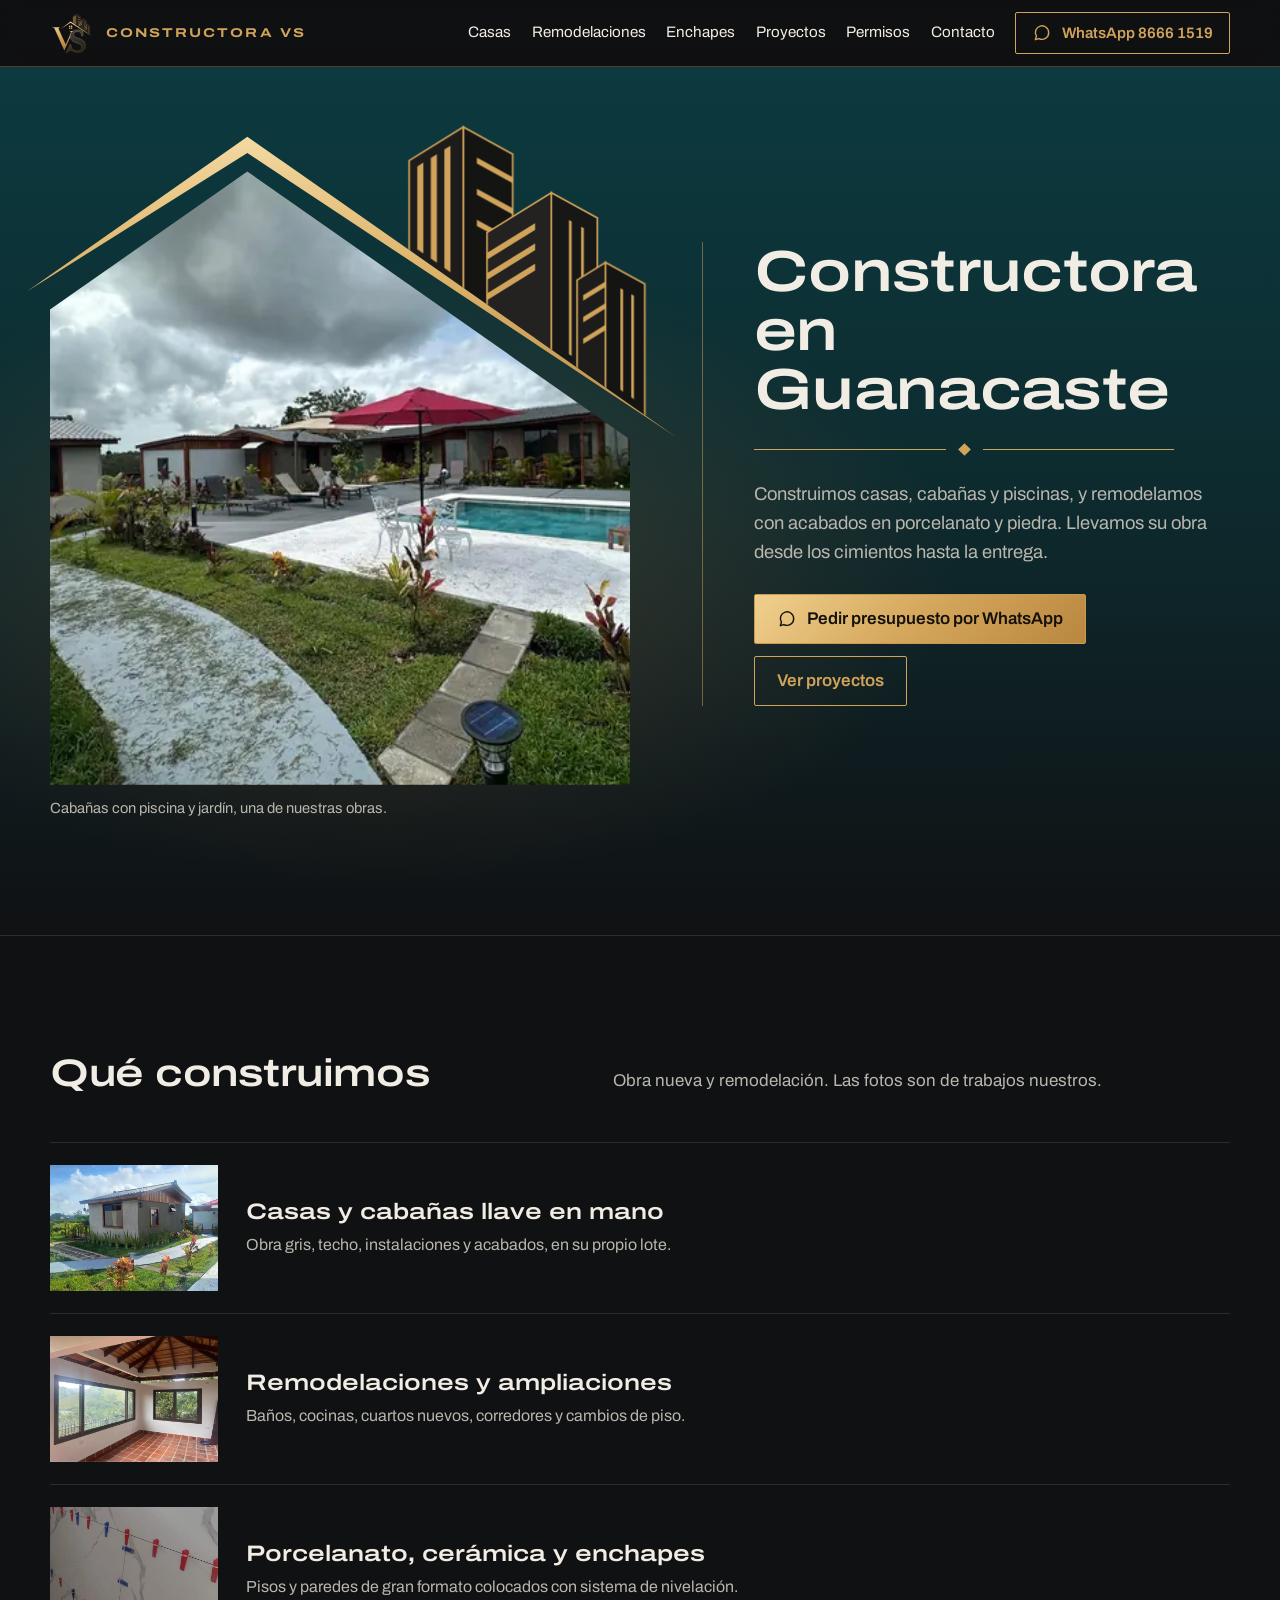
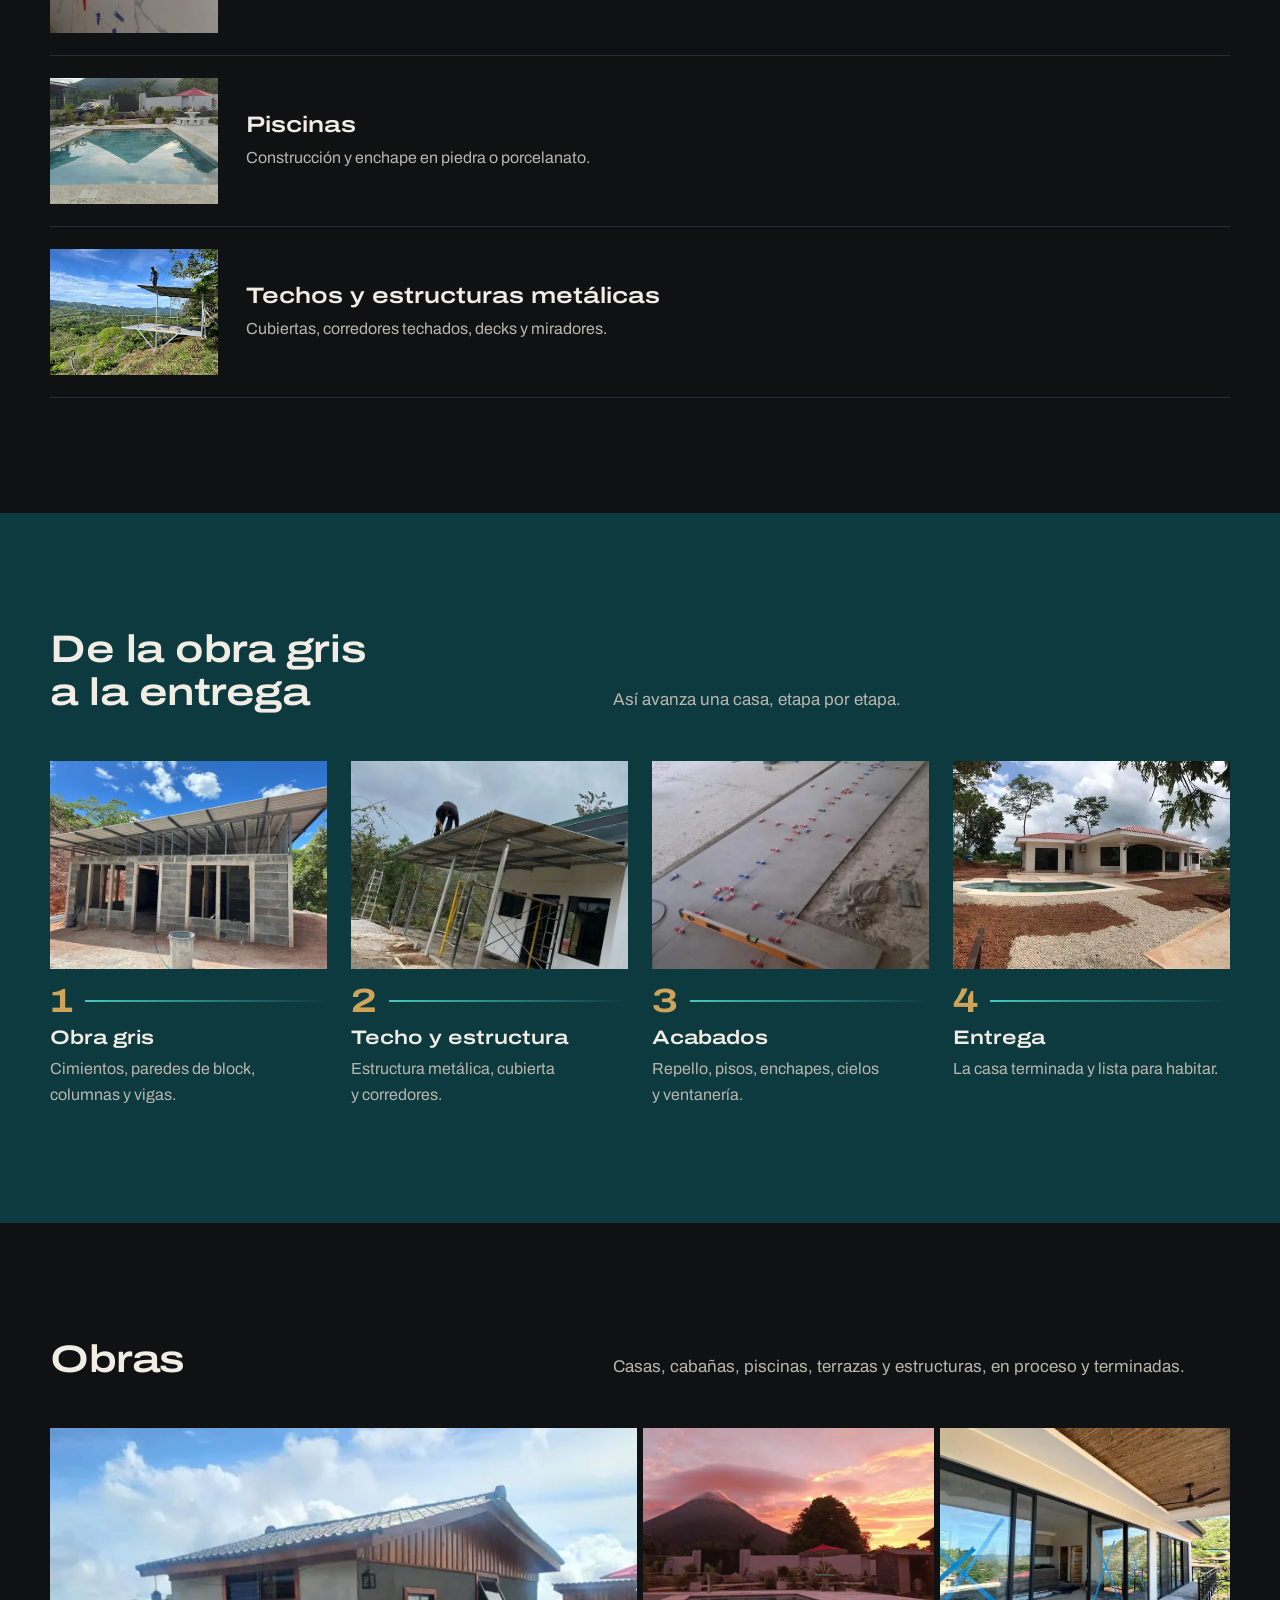
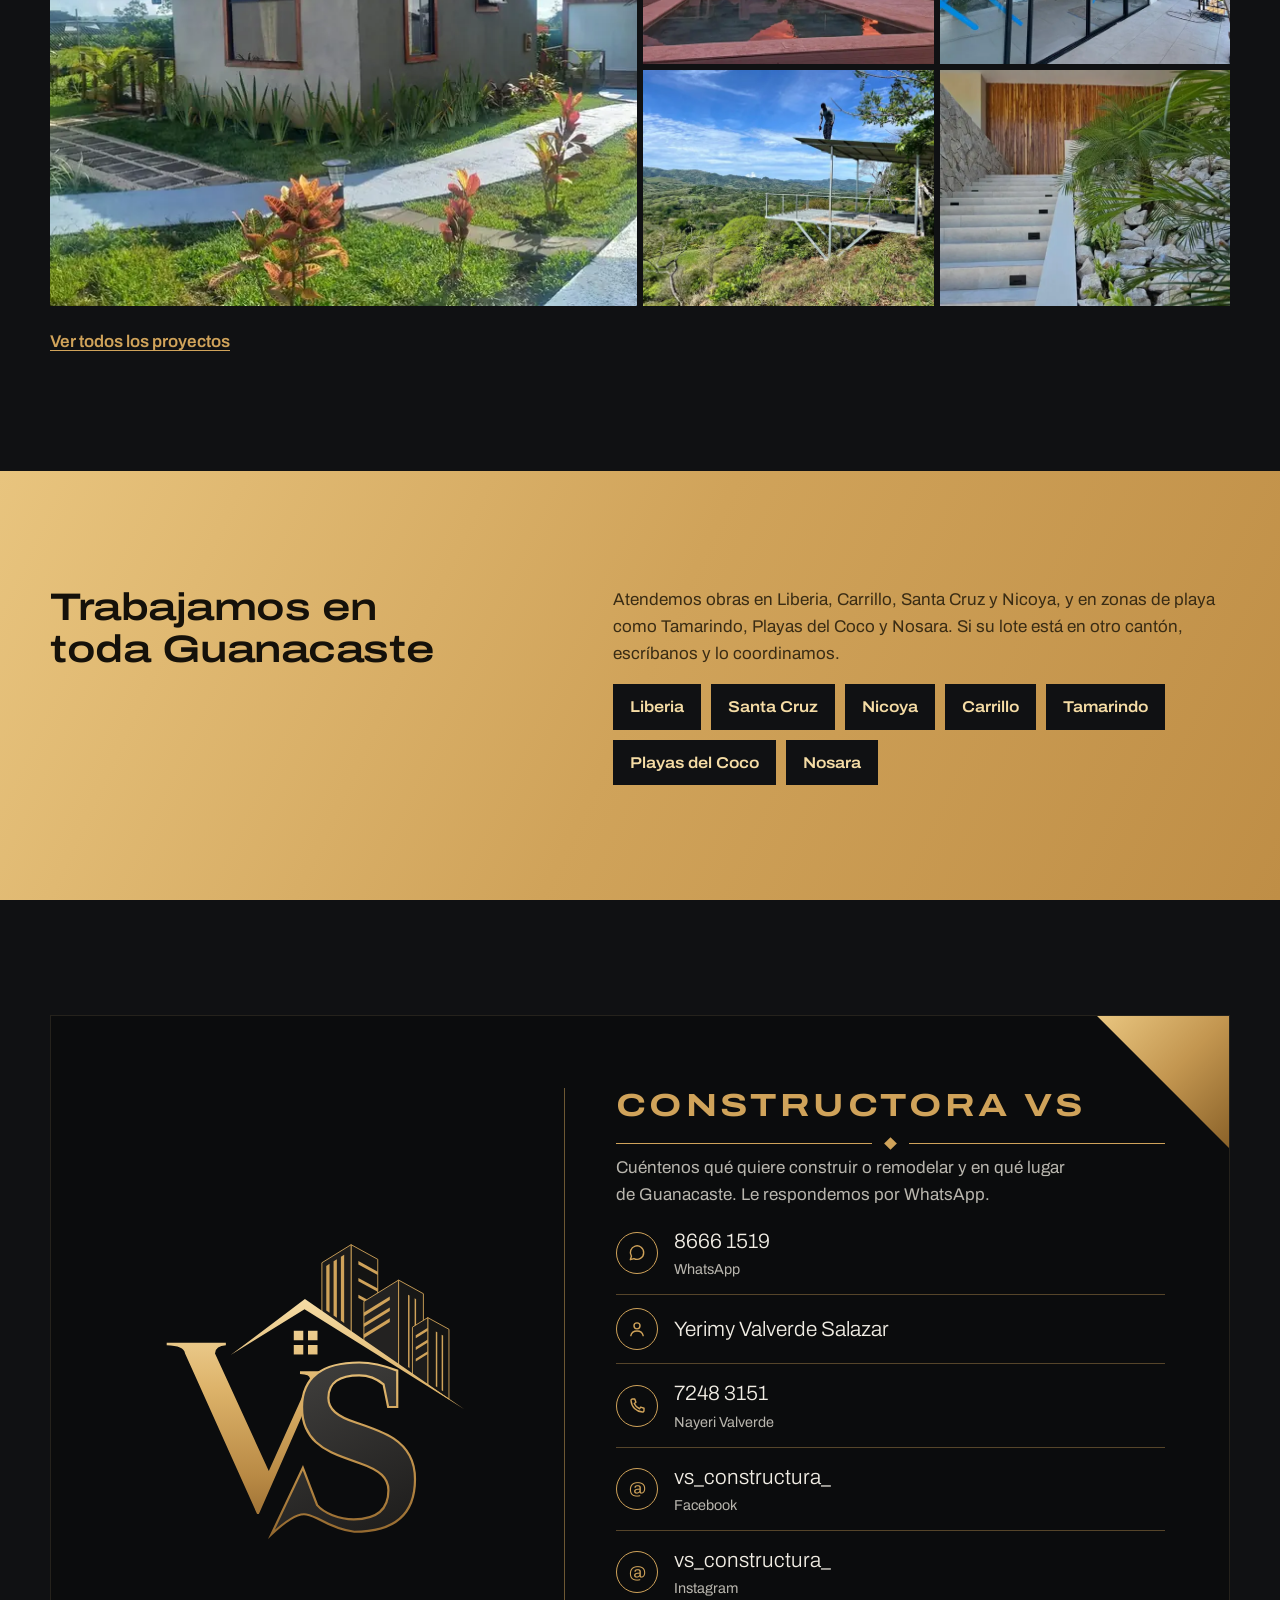
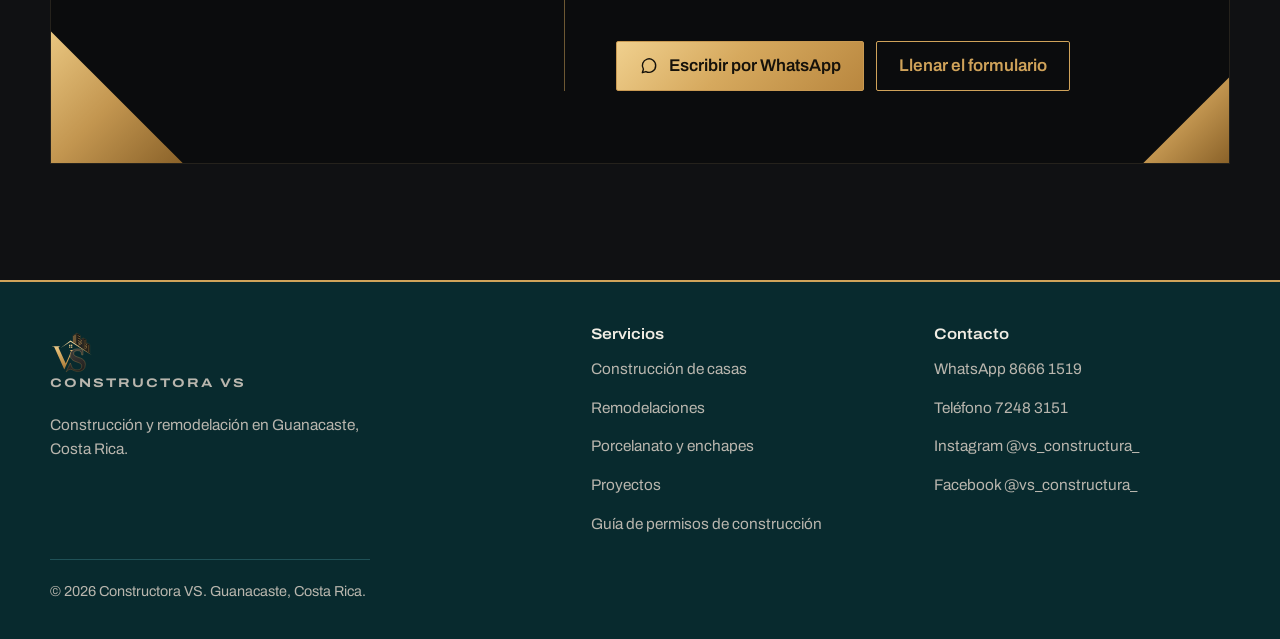
==== commit 011942a0: "Colores de Guanacaste, portada animada y corrección del responsive - Paleta: verde azulado y turques" ====
--- a/sitio/index.html
+++ b/sitio/index.html
@@ -72,7 +72,38 @@
                 <linearGradient id="oro-techo" gradientUnits="userSpaceOnUse" x1="0" y1="0" x2="0" y2="330">
                   <stop offset="0" stop-color="#F5DCA5"/><stop offset="0.45" stop-color="#DDB36A"/><stop offset="1" stop-color="#B98A45"/>
                 </linearGradient>
+                <!-- solo se ve lo que queda por encima del techo: los edificios salen de detrás -->
+                <clipPath id="sobre-techo"><path d="M204,10 L648,321 L720,321 L720,-80 L204,-80 Z"/></clipPath>
               </defs>
+              <!-- Los tres edificios del logo (mismos trazos del isotipo, con la base alargada para que no quede hueco bajo el techo) -->
+              <g clip-path="url(#sobre-techo)">
+                <g transform="translate(338.7 104.3) scale(0.7) translate(-421.5 -192)" stroke="#D0A35A" stroke-width="2.5" stroke-linejoin="miter" stroke-miterlimit="8">
+                  <g class="casa__edificio casa__edificio--1">
+                    <path d="M548,43 L621,83.15 L621,349.8 L548,301.69 Z" fill="#141413"/>
+                    <path d="M468,92.6 L548,43 L548,301.69 L468,248.96 Z" fill="#1D1C1B"/>
+                    <g fill="#D0A35A" stroke="none">
+                      <path d="M480,101.16 L489,95.58 L489,229.7 L480,223.47 Z"/><path d="M500,88.76 L509,83.18 L509,243.54 L500,237.31 Z"/><path d="M520,76.36 L529,70.78 L529,257.38 L520,251.15 Z"/>
+                      <path d="M568,88 L621,117.15 L621,126.15 L568,97 Z"/><path d="M568,134 L621,163.15 L621,172.15 L568,143 Z"/><path d="M568,180 L621,209.15 L621,218.15 L568,189 Z"/>
+                    </g>
+                  </g>
+                  <g class="casa__edificio casa__edificio--2">
+                    <path d="M678,140 L746,177.4 L746,432.18 L678,387.37 Z" fill="#171716"/>
+                    <path d="M583,198.9 L678,140 L678,387.37 L583,324.75 Z" fill="#232221"/>
+                    <g fill="#D0A35A" stroke="none">
+                      <path d="M583,228.9 L654,184.88 L654,194.88 L583,238.9 Z"/><path d="M583,258.9 L654,214.88 L654,224.88 L583,268.9 Z"/><path d="M583,288.9 L654,244.88 L654,254.88 L583,298.9 Z"/>
+                      <path d="M704,180.3 L708,182.5 L708,381.22 L704,378.45 Z"/><path d="M722,190.2 L726,192.4 L726,393.67 L722,390.91 Z"/>
+                    </g>
+                  </g>
+                  <g class="casa__edificio casa__edificio--3">
+                    <path d="M758,243 L816,274.9 L816,478.32 L758,440.09 Z" fill="#141413"/>
+                    <path d="M716,269.04 L758,243 L758,440.09 L716,412.41 Z" fill="#1D1C1B"/>
+                    <g fill="#D0A35A" stroke="none">
+                      <path d="M725,291.46 L758,271 L758,279 L725,299.46 Z"/><path d="M725,323.46 L758,303 L758,311 L725,331.46 Z"/><path d="M725,355.46 L758,335 L758,343 L725,363.46 Z"/>
+                      <path d="M780,281.1 L784,283.3 L784,433.8 L780,431.03 Z"/><path d="M796,289.9 L800,292.1 L800,444.87 L796,442.1 Z"/>
+                    </g>
+                  </g>
+                </g>
+              </g>
               <path d="M-24,170 L204,10 L648,321 L204,27 Z" fill="url(#oro-techo)"/>
             </svg>
           </div>
@@ -179,7 +210,7 @@
       </div>
     </section>
 
-    <section class="seccion seccion--borde" aria-labelledby="zonas-t">
+    <section class="seccion seccion--oro" aria-labelledby="zonas-t">
       <div class="contenedor zonas">
         <div>
           <h2 id="zonas-t">Trabajamos en toda Guanacaste</h2>
--- a/sitio/assets/css/estilos.css
+++ b/sitio/assets/css/estilos.css
@@ -1,6 +1,8 @@
 /* ==========================================================================
    Constructora VS · estilos del sitio
-   Negro y dorado, a partir del logo y de la tarjeta de presentación.
+   Negro y dorado, a partir del logo y de la tarjeta de presentación,
+   con el color de Guanacaste: el verde azulado del Pacífico y de las
+   piscinas, y un resplandor de atardecer detrás de la casa de la portada.
    Índice: 1 fuente · 2 variables · 3 base · 4 piezas comunes · 5 cabecera
            6 portada · 7 secciones del inicio · 8 páginas interiores
            9 galería y visor · 10 tarjeta de contacto y formulario
@@ -29,6 +31,18 @@
   --marfil: #F1EDE4;       /* texto */
   --plata: #B9B6AE;        /* texto secundario */
 
+  /* Color de Guanacaste */
+  --pacifico: #0C3A3F;       /* paneles y cielo de portada: el agua honda */
+  --pacifico-hondo: #082A2E; /* pie */
+  --linea-pacifico: #1F5157; /* líneas sobre el verde azulado */
+  --piscina: #46C8BE;        /* detalles: líneas de etapas, avisos */
+
+  /* Dorado metálico: el mismo de las esquinas de la tarjeta */
+  --oro-metal: linear-gradient(135deg, #F0D08E 0%, #D6A95E 46%, #B9873F 100%);
+  --oro-metal-claro: linear-gradient(135deg, #F7DEA6 0%, #E2B96E 46%, #C9984D 100%);
+  /* Cielo: verde azulado arriba que baja al negro */
+  --cielo: linear-gradient(180deg, var(--pacifico) 0%, #0D2B2F 48%, var(--negro) 100%);
+
   --fuente: "Archivo", system-ui, -apple-system, "Segoe UI", Roboto, "Helvetica Neue", Arial, sans-serif;
   --ancho-titulos: 112%;   /* Archivo ensanchada: sube en pantallas grandes */
   --ancho: 1180px;
@@ -50,13 +64,14 @@
 
 body {
   margin: 0;
-  padding-bottom: var(--barra-movil);
+  padding-bottom: calc(var(--barra-movil) + env(safe-area-inset-bottom, 0px));
   background: var(--negro);
   color: var(--marfil);
   font-family: var(--fuente);
   font-size: 1.0625rem;
   line-height: 1.6;
   font-stretch: 100%;
+  overflow-wrap: break-word;   /* último recurso: una palabra que no cabe se parte, no se sale */
   -webkit-font-smoothing: antialiased;
   -moz-osx-font-smoothing: grayscale;
 }
@@ -108,7 +123,18 @@
 
 .seccion { padding-block: var(--ritmo); }
 .seccion--borde { border-top: 1px solid var(--linea); }
-.seccion--panel { background: var(--grafito); }
+.seccion--panel { --linea: var(--linea-pacifico); background: var(--pacifico); }
+
+/* Franja dorada: la tarjeta al revés, texto negro sobre oro */
+.seccion--oro {
+  --linea: rgba(21, 17, 10, 0.28);
+  background: linear-gradient(115deg, #E8C47E 0%, var(--oro) 50%, #BF8E46 100%);
+  color: #15110A;
+}
+.seccion--oro p { color: #3A2C14; }
+.seccion--oro a { color: #15110A; }
+.seccion--oro :focus-visible { outline-color: #15110A; }
+.seccion--oro ::selection { background: #15110A; color: var(--oro-claro); }
 
 .entrada { color: var(--plata); font-size: 1.15rem; line-height: 1.55; max-width: 58ch; }
 
@@ -126,16 +152,18 @@
   display: inline-flex; align-items: center; justify-content: center; gap: 10px;
   min-height: 50px; padding: 12px 22px;
   border: 1px solid var(--oro); border-radius: 2px;
-  font: inherit; font-weight: 600; line-height: 1.2; text-decoration: none;
+  font: inherit; font-weight: 600; line-height: 1.2; text-decoration: none; text-align: center;
   cursor: pointer;
 }
 .boton svg { width: 20px; height: 20px; flex: none; }
-.boton--oro { background: var(--oro); color: #15110A; }
-.boton--oro:hover { background: #E3BC75; border-color: #E3BC75; color: #15110A; }
+.boton--oro { background: var(--oro-metal); border-color: #C99A52; color: #15110A; }
+.boton--oro:hover { background: var(--oro-metal-claro); border-color: #DDB36A; color: #15110A; }
 .boton--linea { background: transparent; color: var(--oro); }
 .boton--linea:hover { background: rgba(208, 163, 90, 0.12); color: var(--oro-claro); }
 
 .acciones { display: flex; flex-wrap: wrap; gap: 12px; margin-top: 28px; }
+/* Teléfono: botones a todo el ancho y un punto más chicos, para que el texto quepa en un renglón */
+@media (max-width: 479.98px) { .acciones .boton { flex: 1 1 100%; padding-inline: 14px; font-size: 1rem; } }
 
 .enlace-fuerte { display: inline-block; margin-top: 22px; font-weight: 600; }
 
@@ -150,7 +178,7 @@
 .cabecera {
   position: sticky; top: 0; z-index: 40;
   background: rgba(16, 17, 19, 0.94);
-  border-bottom: 1px solid var(--linea);
+  border-bottom: 1px solid rgba(208, 163, 90, 0.32);
 }
 @supports (backdrop-filter: blur(8px)) {
   .cabecera { background: rgba(16, 17, 19, 0.82); backdrop-filter: blur(10px); }
@@ -162,9 +190,10 @@
   color: var(--oro); text-decoration: none;
   font-size: 0.8rem; font-weight: 700; font-stretch: 125%;
   letter-spacing: 0.16em; text-transform: uppercase; white-space: nowrap;
+  flex: none;   /* la marca no se encoge: si se encoge, su texto se monta sobre el menú */
 }
 .marca:hover { color: var(--oro-claro); }
-.marca img { width: 44px; height: 43px; }
+.marca img { width: 44px; height: 43px; max-width: none; flex: none; }
 
 .menu-boton {
   display: none; margin-left: auto;
@@ -176,7 +205,7 @@
 .menu-boton[aria-expanded="true"] { border-color: var(--oro); color: var(--oro); }
 
 .nav { margin-left: auto; }
-.nav ul { display: flex; flex-wrap: wrap; align-items: center; gap: 4px clamp(14px, 2vw, 28px); list-style: none; }
+.nav ul { display: flex; flex-wrap: wrap; align-items: center; gap: 4px clamp(12px, 1.6vw, 28px); list-style: none; }
 .nav a {
   display: inline-block; padding: 10px 0;
   color: var(--marfil); text-decoration: none; font-size: 0.95rem;
@@ -187,7 +216,10 @@
 .nav a.boton { display: inline-flex; min-height: 42px; padding: 8px 16px; color: var(--oro); border-bottom: 1px solid var(--oro); }
 .nav .boton:hover { color: var(--oro-claro); }
 
-@media (max-width: 899.98px) {
+/* El menú en fila necesita unos 1180 px. Por debajo se pliega tras el botón "Menú":
+   así tampoco se parte en dos renglones en tabletas ni en el "sitio de escritorio"
+   del teléfono (980 px). */
+@media (max-width: 1179.98px) {
   .cabecera__fila { flex-wrap: wrap; min-height: 60px; }
   .marca img { width: 38px; height: 37px; }
   .nav { flex-basis: 100%; margin: 0; padding-bottom: 14px; }
@@ -202,11 +234,36 @@
   .js .nav { display: none; }
   .js .nav.nav--abierta { display: block; }
 }
+/* Teléfonos angostos: la marca y "Menú" caben en un solo renglón */
+@media (max-width: 399.98px) {
+  .cabecera__fila { gap: 12px; }
+  .marca { gap: 9px; font-size: clamp(0.64rem, 3.3vw, 0.8rem); letter-spacing: 0.1em; }
+  .marca img { width: 34px; height: 33px; }
+  .menu-boton { padding-inline: 12px; }
+}
+/* Teléfono acostado: la cabecera no se queda pegada, para no comerse la pantalla */
+@media (max-height: 480px) and (orientation: landscape) {
+  .cabecera { position: static; }
+  html { scroll-padding-top: 16px; }
+}
 
 /* 6. Portada: la casa del logo a tamaño de página -------------------------- */
-.portada { padding-block: clamp(28px, 5vw, 60px) var(--ritmo); overflow-x: clip; }
+.portada {
+  padding-block: clamp(28px, 5vw, 60px) var(--ritmo); overflow-x: clip;
+  /* resplandor del atardecer detrás de la casa, sobre el cielo */
+  background:
+    radial-gradient(ellipse 62% 50% at 30% 58%, rgba(233, 131, 59, 0.2), transparent 72%),
+    var(--cielo);
+}
 .portada__rejilla { display: grid; gap: clamp(36px, 6vw, 72px); align-items: center; }
-.portada__texto h1 { font-size: clamp(2.15rem, 1.2rem + 4.4vw, 3.9rem); line-height: 1.02; }
+/* El título se mide contra su columna (cqi), no contra la pantalla: en dos columnas
+   la columna es angosta y "Constructora" tiene que caber entera. */
+.portada__texto { container-type: inline-size; }
+.portada__texto h1 {
+  font-size: clamp(2.15rem, 1.2rem + 4.4vw, 3.9rem);
+  font-size: min(clamp(2.15rem, 1.2rem + 4.4vw, 3.9rem), 12.2cqi);
+  line-height: 1.02;
+}
 .portada__texto .entrada { margin-bottom: 0; }
 
 @media (min-width: 960px) {
@@ -221,6 +278,8 @@
 
 .casa { position: relative; margin: 0; }
 .casa__caja { position: relative; aspect-ratio: 600 / 680; }
+/* Los edificios del logo, detrás del techo (dibujados en el SVG de la portada) */
+.casa__edificio { transform-box: fill-box; }
 .casa__foto {
   position: absolute; inset: 0; width: 100%; height: 100%;
   object-fit: cover; object-position: 38% 50%;
@@ -230,12 +289,19 @@
 .casa__techo { position: absolute; inset: 0; width: 100%; height: 100%; overflow: visible; }
 .casa figcaption { margin-top: 12px; color: var(--plata); font-size: 0.92rem; }
 
+@supports not (width: 1cqi) {
+  @media (min-width: 960px) {
+    .portada__texto h1 { font-size: clamp(2.4rem, 0.4rem + 3.5vw, 3.6rem); }
+    .encabezado:not(.encabezado--simple) h1 { font-size: clamp(2rem, 4.4vw, 3.5rem); }
+  }
+}
+
 /* 7. Secciones del inicio -------------------------------------------------- */
 /* Servicios en filas, con el ritmo de los renglones de la tarjeta */
 .filas { list-style: none; border-top: 1px solid var(--linea); }
 .fila {
   position: relative;
-  display: grid; grid-template-columns: 104px minmax(0, 1fr); gap: 18px;
+  display: grid; grid-template-columns: clamp(76px, 24vw, 104px) minmax(0, 1fr); gap: clamp(12px, 4vw, 18px);
   align-items: center; padding: 18px 0;
   border-bottom: 1px solid var(--linea);
 }
@@ -256,10 +322,10 @@
 .etapa img { width: 100%; aspect-ratio: 4 / 3; object-fit: cover; }
 .etapa__paso {
   display: flex; align-items: center; gap: 12px; margin: 16px 0 8px;
-  color: var(--oro); font-stretch: 125%; font-weight: 600; font-size: 1.5rem; line-height: 1;
+  color: var(--oro); font-stretch: 125%; font-weight: 700; font-size: 2.1rem; line-height: 1;
 }
 .etapa__paso::before { content: counter(etapa); }
-.etapa__paso::after { content: ""; flex: 1; height: 1px; background: var(--oro-viejo); }
+.etapa__paso::after { content: ""; flex: 1; height: 2px; background: linear-gradient(90deg, var(--piscina), rgba(70, 200, 190, 0)); }
 .etapa p { margin: 6px 0 0; color: var(--plata); font-size: 1rem; }
 @media (min-width: 620px) { .etapas { grid-template-columns: repeat(2, minmax(0, 1fr)); } }
 @media (min-width: 1000px) { .etapas { grid-template-columns: repeat(4, minmax(0, 1fr)); } }
@@ -283,6 +349,8 @@
   padding: 9px 16px; border: 1px solid var(--linea); color: var(--marfil);
   font-stretch: 112%; font-weight: 500; font-size: 0.98rem;
 }
+/* Sobre la franja dorada las zonas son placas negras con letra dorada */
+.seccion--oro .zonas li { background: var(--negro); border-color: var(--negro); color: var(--oro-claro); font-weight: 600; }
 @media (min-width: 900px) { .zonas { grid-template-columns: minmax(0, 5fr) minmax(0, 6fr); gap: 48px; align-items: start; } }
 
 /* 8. Páginas interiores ---------------------------------------------------- */
@@ -292,9 +360,11 @@
 .migas a { color: var(--plata); }
 .migas a:hover { color: var(--oro); }
 
-.encabezado { padding-block: clamp(28px, 5vw, 56px) clamp(36px, 6vw, 64px); }
+.encabezado { padding-block: clamp(28px, 5vw, 56px) clamp(36px, 6vw, 64px); background: var(--cielo); }
 .encabezado__rejilla { display: grid; gap: clamp(28px, 5vw, 64px); align-items: center; }
+.encabezado__rejilla > div { container-type: inline-size; }   /* ver la nota de la portada */
 .encabezado h1 { max-width: 18ch; }
+.encabezado__rejilla h1 { font-size: min(clamp(2rem, 1.25rem + 3.6vw, 3.5rem), 9.6cqi); }
 @media (min-width: 960px) {
   .encabezado__rejilla { grid-template-columns: minmax(0, 6fr) minmax(0, 5fr); }
   .encabezado--simple .encabezado__rejilla { grid-template-columns: minmax(0, 1fr); }
@@ -328,8 +398,8 @@
 .pasos li::before {
   content: counter(paso); position: absolute; left: 0; top: 16px;
   width: 38px; height: 38px; display: grid; place-items: center;
-  border: 1.5px solid var(--oro); border-radius: 50%;
-  color: var(--oro); font-weight: 600; font-stretch: 112%;
+  background: var(--oro-metal); border-radius: 50%;
+  color: #15110A; font-weight: 700; font-stretch: 112%;
 }
 .pasos strong { display: block; font-stretch: 112%; font-weight: 600; font-size: 1.08rem; }
 .pasos span { display: block; margin-top: 4px; color: var(--plata); font-size: 1rem; }
@@ -369,8 +439,8 @@
 .prosa li::marker { color: var(--oro); font-weight: 600; }
 .prosa strong { color: var(--marfil); font-weight: 600; }
 .nota {
-  margin: 1.6em 0; padding: 18px 20px; background: var(--grafito);
-  border-left: 2px solid var(--oro); color: var(--marfil);
+  margin: 1.6em 0; padding: 18px 20px; background: var(--pacifico);
+  border-left: 3px solid var(--piscina); color: var(--marfil);
 }
 .nota p { margin: 0; color: inherit; }
 .guia { display: grid; gap: clamp(28px, 5vw, 72px); }
@@ -456,9 +526,11 @@
 .tarjeta__esquina--c { bottom: 0; right: 0; width: clamp(40px, 7vw, 86px); clip-path: polygon(100% 0, 100% 100%, 0 100%); }
 .tarjeta__logo { position: relative; width: min(64%, 300px); margin-inline: auto; }
 .tarjeta__logo img { width: 100%; }
-.tarjeta__datos { position: relative; }
+.tarjeta__datos { position: relative; container-type: inline-size; }
 .tarjeta__nombre {
-  color: var(--oro); font-size: clamp(1.35rem, 1rem + 1.6vw, 2rem); font-weight: 700;
+  color: var(--oro); font-weight: 700;
+  font-size: clamp(1.15rem, 0.9rem + 1.2vw, 1.75rem);
+  font-size: clamp(1.05rem, 6.6cqi, 2rem);   /* el nombre en un renglón, como en la tarjeta */
   font-stretch: 125%; letter-spacing: 0.1em; text-transform: uppercase; line-height: 1.15;
 }
 .tarjeta .regla { width: 100%; margin-block: 14px 6px; }
@@ -502,7 +574,11 @@
 .estado--error { border-left-color: #E08A6B; }
 
 /* 11. Pie y barra móvil ---------------------------------------------------- */
-.pie { background: var(--carbon); border-top: 1px solid var(--linea); padding-block: 44px 36px; color: var(--plata); font-size: 0.96rem; }
+.pie {
+  --linea: var(--linea-pacifico);
+  background: var(--pacifico-hondo); border-top: 2px solid var(--oro);
+  padding-block: 44px 36px; color: var(--plata); font-size: 0.96rem;
+}
 .pie__rejilla { display: grid; gap: 30px; }
 .pie .marca { font-size: 0.78rem; }
 .pie p { margin: 14px 0 0; max-width: 40ch; }
@@ -524,14 +600,23 @@
   display: flex; align-items: center; justify-content: center; gap: 9px;
   min-height: var(--barra-movil); color: var(--oro); font-weight: 600; text-decoration: none;
 }
-.barra-movil a:first-child { background: var(--oro); color: #15110A; }
+.barra-movil a:first-child { background: var(--oro-metal); color: #15110A; }
 .barra-movil svg { width: 20px; height: 20px; }
 @media (min-width: 900px) { .barra-movil { display: none; } }
 
-/* 12. Movimiento: un solo gesto, el techo se traza al cargar la portada ----- */
+/* 12. Movimiento: un solo gesto al cargar la portada: se traza el techo y
+       detrás suben, uno tras otro, los tres edificios del logo ------------- */
 @media (prefers-reduced-motion: no-preference) {
   html { scroll-behavior: smooth; }
   .casa__techo { animation: trazar-techo 1.1s cubic-bezier(0.65, 0, 0.2, 1) 0.15s both; }
+  .casa__edificio { animation: subir-edificio 0.8s cubic-bezier(0.2, 0.7, 0.2, 1) both; }
+  .casa__edificio--1 { animation-delay: 0.85s; }
+  .casa__edificio--2 { animation-delay: 1.02s; }
+  .casa__edificio--3 { animation-delay: 1.19s; }
+}
+@keyframes subir-edificio {
+  from { transform: translateY(100%); }
+  to   { transform: none; }
 }
 @keyframes trazar-techo {
   from { clip-path: inset(-5% 108% -5% -5%); }
